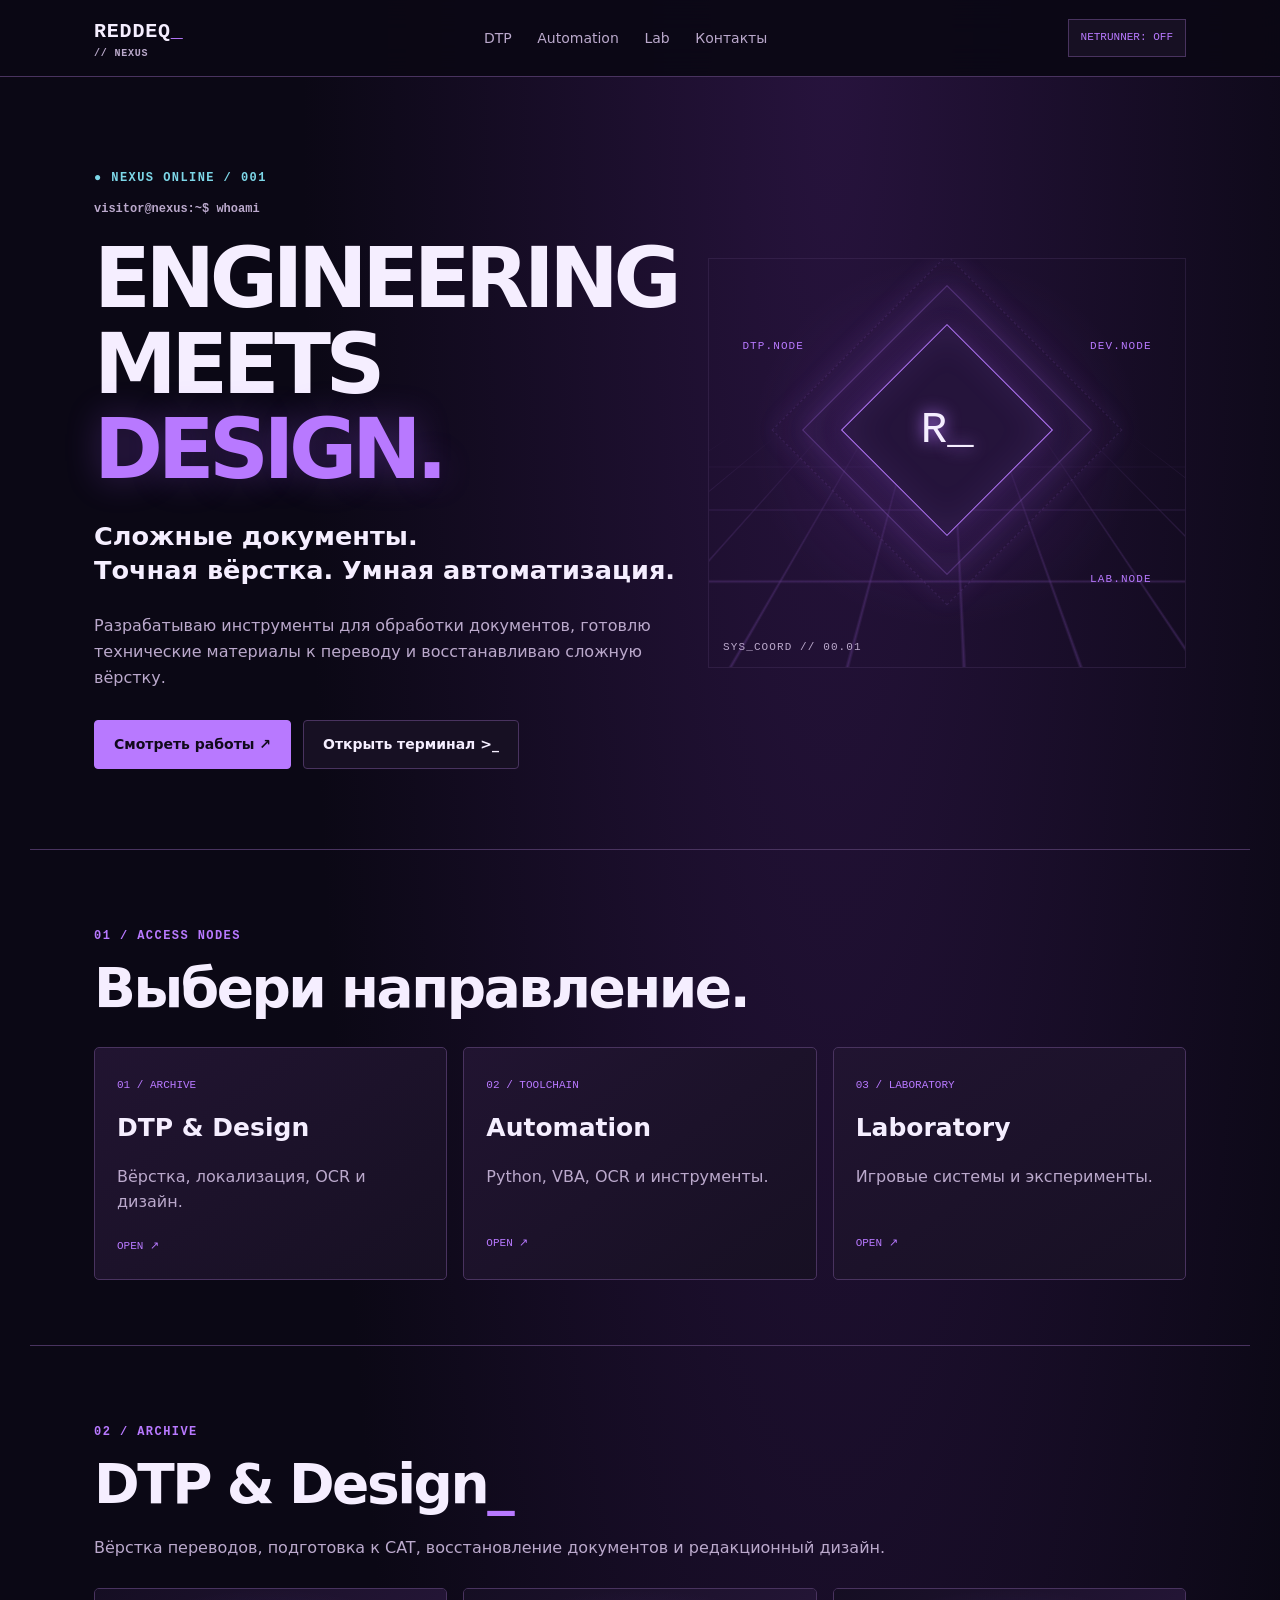
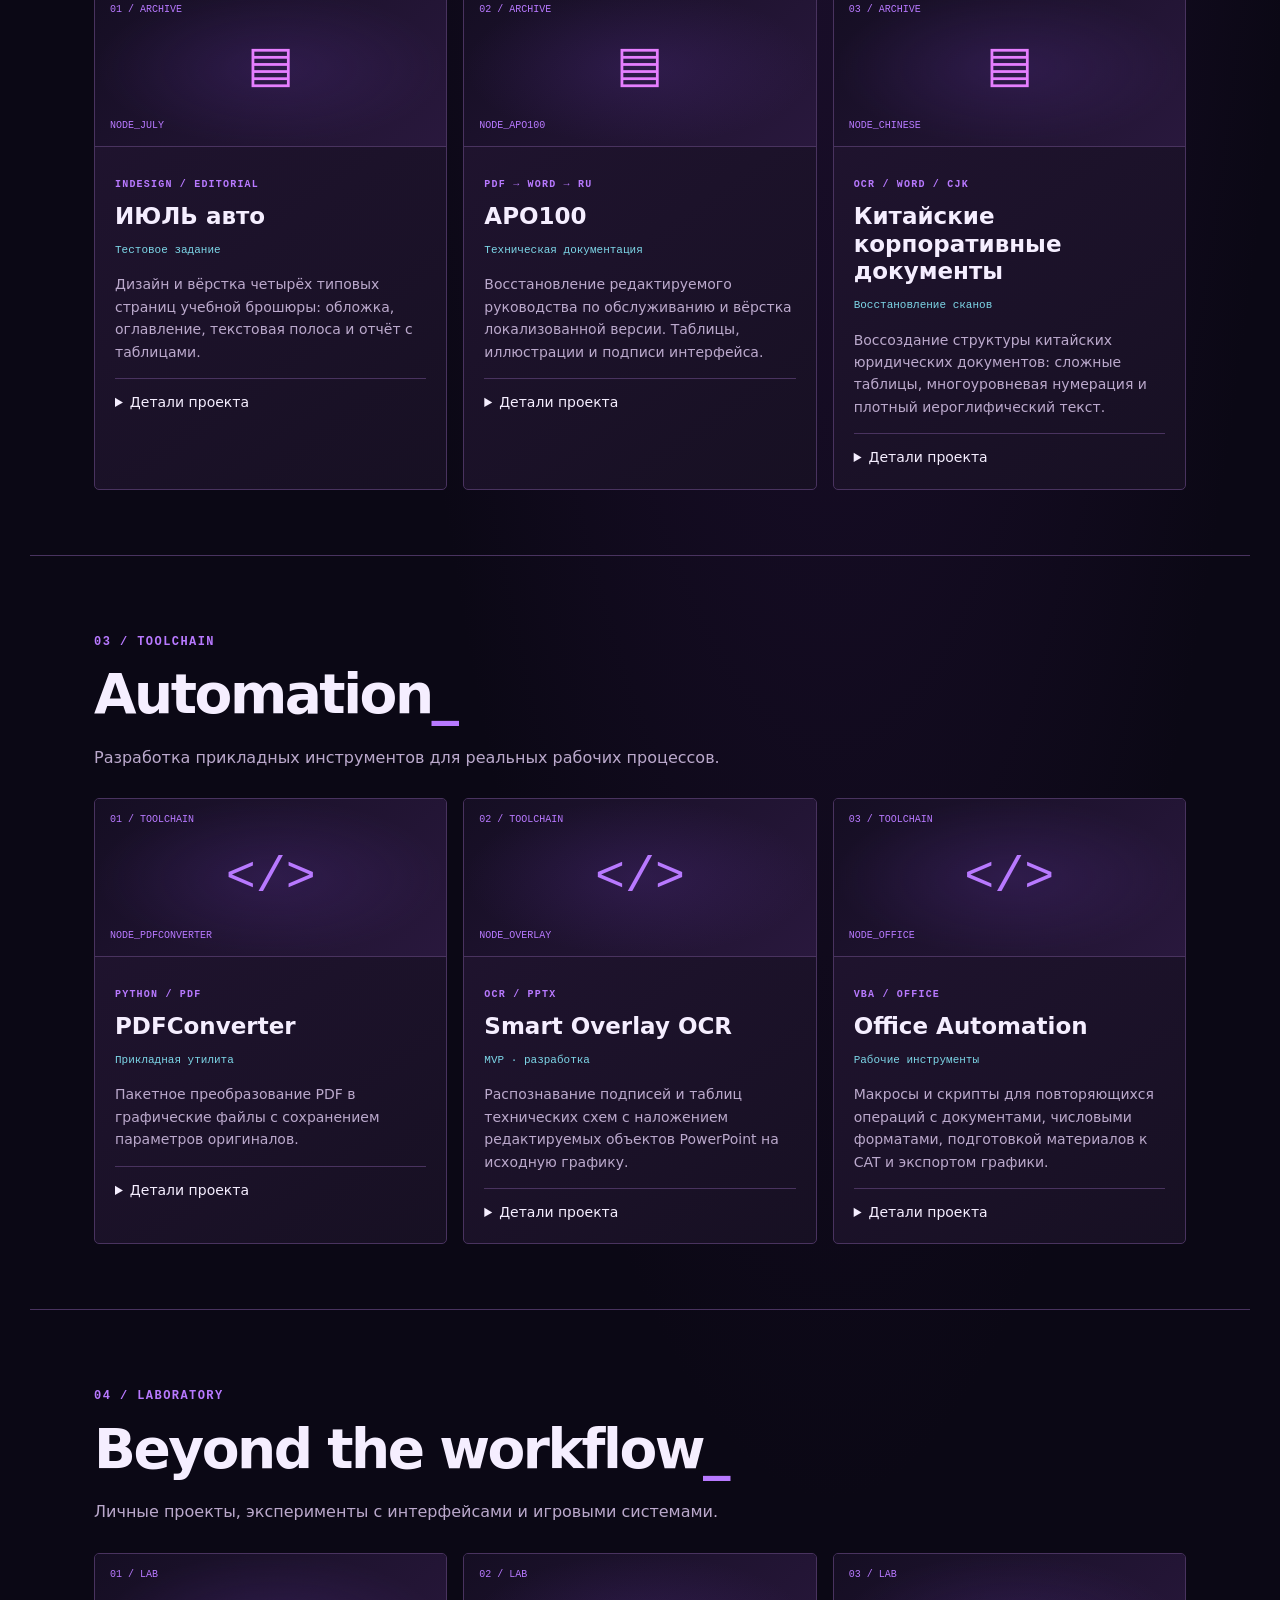
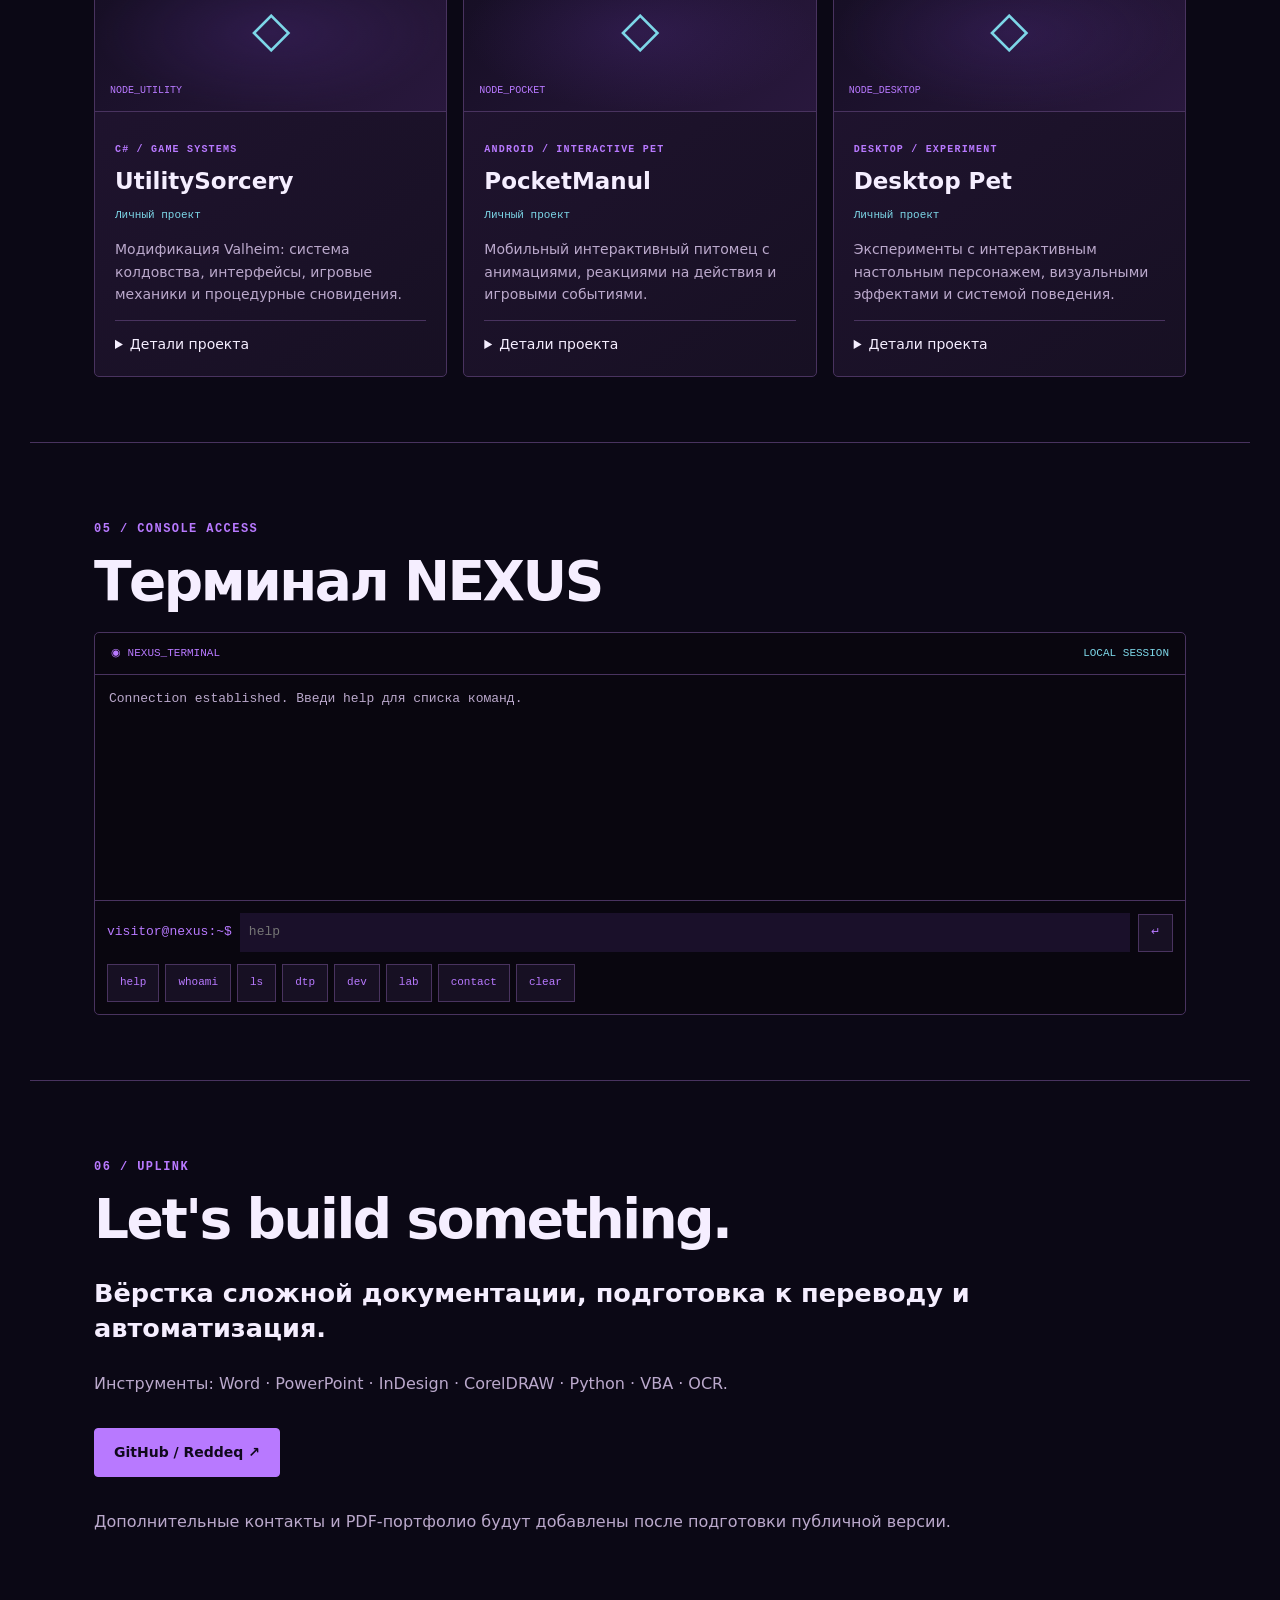
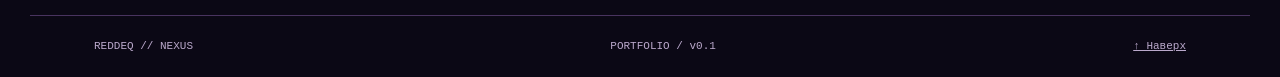
==== index.html @ 367c57ed "Build first REDDEQ NEXUS portfolio with interactive terminal" ====
<!doctype html>
<html lang="ru">
<head><meta charset="utf-8"><meta name="viewport" content="width=device-width, initial-scale=1"><meta name="description" content="REDDEQ — профессиональная вёрстка, подготовка документов к переводу и разработка инструментов автоматизации."><meta name="theme-color" content="#0b0815"><title>REDDEQ // NEXUS — DTP &amp; Automation</title><link rel="icon" href="./assets/nexus.svg" type="image/svg+xml"><link rel="stylesheet" href="./styles.css"><script src="./app.js" defer></script></head>
<body>
<a class="skip" href="#main">К содержимому</a>
<header class="header"><a class="brand" href="#home">REDDEQ<span>_</span><small>// NEXUS</small></a><nav aria-label="Основная навигация"><a href="#archive">DTP</a><a href="#toolchain">Automation</a><a href="#lab">Lab</a><a href="#contact">Контакты</a></nav><button id="mode" type="button" aria-pressed="false" title="Переключить визуальные эффекты">NETRUNNER: OFF</button></header>
<main id="main">
<section id="home" class="hero wrap"><div class="hero-copy"><p class="eyebrow signal">● NEXUS ONLINE / 001</p><p class="prompt">visitor@nexus:~$ whoami</p><h1>ENGINEERING<br>MEETS <span>DESIGN.</span></h1><p class="lead">Сложные документы.<br>Точная вёрстка. Умная автоматизация.</p><p class="muted">Разрабатываю инструменты для обработки документов, готовлю технические материалы к переводу и восстанавливаю сложную вёрстку.</p><div class="actions"><a class="button primary" href="#archive">Смотреть работы ↗</a><a class="button" href="#terminal">Открыть терминал &gt;_</a></div></div>
<div class="cyberspace" aria-hidden="true"><div class="floor"></div><div class="orbit orbit-a"></div><div class="orbit orbit-b"></div><div class="core"><span>R_</span></div><span class="node node-a">DTP.NODE</span><span class="node node-b">DEV.NODE</span><span class="node node-c">LAB.NODE</span><span class="coord">SYS_COORD // 00.01</span></div></section>
<section class="wrap section" aria-labelledby="sections-title"><p class="eyebrow">01 / ACCESS NODES</p><h2 id="sections-title">Выбери направление.</h2><div class="nodes"><a class="node-card" href="#archive"><span>01 / ARCHIVE</span><strong>DTP &amp; Design</strong><p>Вёрстка, локализация, OCR и дизайн.</p><b>OPEN ↗</b></a><a class="node-card" href="#toolchain"><span>02 / TOOLCHAIN</span><strong>Automation</strong><p>Python, VBA, OCR и инструменты.</p><b>OPEN ↗</b></a><a class="node-card" href="#lab"><span>03 / LABORATORY</span><strong>Laboratory</strong><p>Игровые системы и эксперименты.</p><b>OPEN ↗</b></a></div></section>
<section id="archive" class="wrap section"><p class="eyebrow">02 / ARCHIVE</p><h2>DTP &amp; Design<span class="cursor">_</span></h2><p class="muted">Вёрстка переводов, подготовка к CAT, восстановление документов и редакционный дизайн.</p><div class="projects"><article class="project" id="july"><div class="project-art art-archive" aria-hidden="true"><span>01 / ARCHIVE</span><div class="glyph">▤</div><span>NODE_JULY</span></div><div class="project-body"><p class="eyebrow">INDESIGN / EDITORIAL</p><h3>ИЮЛЬ авто</h3><p class="status">Тестовое задание</p><p>Дизайн и вёрстка четырёх типовых страниц учебной брошюры: обложка, оглавление, текстовая полоса и отчёт с таблицами.</p><details><summary>Детали проекта</summary><p>A4 · Adobe InDesign · редакционная вёрстка</p><p class="muted">Превью появятся после согласования публикации.</p></details></div></article>
<article class="project" id="apo100"><div class="project-art art-archive" aria-hidden="true"><span>02 / ARCHIVE</span><div class="glyph">▤</div><span>NODE_APO100</span></div><div class="project-body"><p class="eyebrow">PDF → WORD → RU</p><h3>APO100</h3><p class="status">Техническая документация</p><p>Восстановление редактируемого руководства по обслуживанию и вёрстка локализованной версии. Таблицы, иллюстрации и подписи интерфейса.</p><details><summary>Детали проекта</summary><p>66 страниц · 33 таблицы Word · 54 изображения</p><p class="muted">Превью появятся после согласования публикации.</p></details></div></article>
<article class="project" id="chinese"><div class="project-art art-archive" aria-hidden="true"><span>03 / ARCHIVE</span><div class="glyph">▤</div><span>NODE_CHINESE</span></div><div class="project-body"><p class="eyebrow">OCR / WORD / CJK</p><h3>Китайские корпоративные документы</h3><p class="status">Восстановление сканов</p><p>Воссоздание структуры китайских юридических документов: сложные таблицы, многоуровневая нумерация и плотный иероглифический текст.</p><details><summary>Детали проекта</summary><p>6 страниц · 5 таблиц Word</p><p class="muted">Превью появятся после согласования публикации.</p></details></div></article></div></section>
<section id="toolchain" class="wrap section"><p class="eyebrow">03 / TOOLCHAIN</p><h2>Automation<span class="cursor">_</span></h2><p class="muted">Разработка прикладных инструментов для реальных рабочих процессов.</p><div class="projects"><article class="project" id="pdfconverter"><div class="project-art art-toolchain" aria-hidden="true"><span>01 / TOOLCHAIN</span><div class="glyph">&lt;/&gt;</div><span>NODE_PDFCONVERTER</span></div><div class="project-body"><p class="eyebrow">PYTHON / PDF</p><h3>PDFConverter</h3><p class="status">Прикладная утилита</p><p>Пакетное преобразование PDF в графические файлы с сохранением параметров оригиналов.</p><details><summary>Детали проекта</summary><p>Python · обработка файлов</p><a class="text-link" href="https://github.com/Reddeq/PDFConverter">Репозиторий ↗</a></details></div></article>
<article class="project" id="overlay"><div class="project-art art-toolchain" aria-hidden="true"><span>02 / TOOLCHAIN</span><div class="glyph">&lt;/&gt;</div><span>NODE_OVERLAY</span></div><div class="project-body"><p class="eyebrow">OCR / PPTX</p><h3>Smart Overlay OCR</h3><p class="status">MVP · разработка</p><p>Распознавание подписей и таблиц технических схем с наложением редактируемых объектов PowerPoint на исходную графику.</p><details><summary>Детали проекта</summary><p>Python · PaddleOCR · PowerPoint</p><a class="text-link" href="https://github.com/Reddeq/smart_overlay_ocr">Репозиторий ↗</a></details></div></article>
<article class="project" id="office"><div class="project-art art-toolchain" aria-hidden="true"><span>03 / TOOLCHAIN</span><div class="glyph">&lt;/&gt;</div><span>NODE_OFFICE</span></div><div class="project-body"><p class="eyebrow">VBA / OFFICE</p><h3>Office Automation</h3><p class="status">Рабочие инструменты</p><p>Макросы и скрипты для повторяющихся операций с документами, числовыми форматами, подготовкой материалов к CAT и экспортом графики.</p><details><summary>Детали проекта</summary><p>Word · PowerPoint · VBA</p><p class="muted">Подробные примеры будут добавлены.</p></details></div></article></div></section>
<section id="lab" class="wrap section"><p class="eyebrow">04 / LABORATORY</p><h2>Beyond the workflow<span class="cursor">_</span></h2><p class="muted">Личные проекты, эксперименты с интерфейсами и игровыми системами.</p><div class="projects"><article class="project" id="utility"><div class="project-art art-lab" aria-hidden="true"><span>01 / LAB</span><div class="glyph">◇</div><span>NODE_UTILITY</span></div><div class="project-body"><p class="eyebrow">C# / GAME SYSTEMS</p><h3>UtilitySorcery</h3><p class="status">Личный проект</p><p>Модификация Valheim: система колдовства, интерфейсы, игровые механики и процедурные сновидения.</p><details><summary>Детали проекта</summary><p>C# · Unity · BepInEx</p><a class="text-link" href="https://github.com/Reddeq/Valheim-UtilitySorcery">Репозиторий ↗</a></details></div></article>
<article class="project" id="pocket"><div class="project-art art-lab" aria-hidden="true"><span>02 / LAB</span><div class="glyph">◇</div><span>NODE_POCKET</span></div><div class="project-body"><p class="eyebrow">ANDROID / INTERACTIVE PET</p><h3>PocketManul</h3><p class="status">Личный проект</p><p>Мобильный интерактивный питомец с анимациями, реакциями на действия и игровыми событиями.</p><details><summary>Детали проекта</summary><p>Android · анимация · поведение</p><a class="text-link" href="https://github.com/Reddeq/PocketManul">Репозиторий ↗</a></details></div></article>
<article class="project" id="desktop"><div class="project-art art-lab" aria-hidden="true"><span>03 / LAB</span><div class="glyph">◇</div><span>NODE_DESKTOP</span></div><div class="project-body"><p class="eyebrow">DESKTOP / EXPERIMENT</p><h3>Desktop Pet</h3><p class="status">Личный проект</p><p>Эксперименты с интерактивным настольным персонажем, визуальными эффектами и системой поведения.</p><details><summary>Детали проекта</summary><p>Интерактивные приложения</p><a class="text-link" href="https://github.com/Reddeq/desktop_pet">Репозиторий ↗</a></details></div></article></div></section>
<section id="terminal" class="wrap section"><p class="eyebrow">05 / CONSOLE ACCESS</p><h2>Терминал NEXUS</h2><div class="terminal"><div class="terminal-bar"><span>◉ NEXUS_TERMINAL</span><span>LOCAL SESSION</span></div><div id="terminal-output" role="log" aria-live="polite" tabindex="0"><p>Connection established. Введи help для списка команд.</p></div><form id="terminal-form"><label for="command">visitor@nexus:~$</label><input id="command" name="command" placeholder="help" autocomplete="off" autocapitalize="off" spellcheck="false"><button type="submit">↵</button></form><div class="shortcuts" aria-label="Быстрые команды"><button type="button" data-command="help">help</button><button type="button" data-command="whoami">whoami</button><button type="button" data-command="ls">ls</button><button type="button" data-command="dtp">dtp</button><button type="button" data-command="dev">dev</button><button type="button" data-command="lab">lab</button><button type="button" data-command="contact">contact</button><button type="button" data-command="clear">clear</button></div><noscript>Терминал требует JavaScript. Все разделы доступны по обычным ссылкам.</noscript></div></section>
<section id="contact" class="wrap section contact"><p class="eyebrow">06 / UPLINK</p><h2>Let's build something.</h2><p class="lead">Вёрстка сложной документации, подготовка к переводу и автоматизация.</p><p class="muted">Инструменты: Word · PowerPoint · InDesign · CorelDRAW · Python · VBA · OCR.</p><a class="button primary" href="https://github.com/Reddeq">GitHub / Reddeq ↗</a><p class="muted">Дополнительные контакты и PDF-портфолио будут добавлены после подготовки публичной версии.</p></section>
</main><footer class="wrap footer"><span>REDDEQ // NEXUS</span><span>PORTFOLIO / v0.1</span><a href="#home">↑ Наверх</a></footer>
</body></html>
---- styles.css ----
:root{color-scheme:dark;--bg:#0b0815;--surface:#171023;--raised:#211431;--line:#49335f;--fg:#f5eeff;--muted:#bba9cc;--violet:#b879ff;--pink:#e67eff;--cyan:#7dd7e8;--mono:ui-monospace,"Cascadia Code",Consolas,monospace;font-family:system-ui,-apple-system,"Segoe UI",sans-serif;scroll-behavior:smooth}*{box-sizing:border-box}body{margin:0;background:radial-gradient(ellipse at 65% 0,#27133d 0,transparent 45%),var(--bg);color:var(--fg);line-height:1.6}a{color:inherit}button,input{font:inherit}button{cursor:pointer}button:focus-visible,a:focus-visible,input:focus-visible,summary:focus-visible{outline:2px solid var(--cyan);outline-offset:4px}.skip{position:absolute;left:1rem;top:-5rem;background:var(--fg);color:var(--bg);padding:8px;z-index:20}.skip:focus{top:1rem}.wrap{max-width:1220px;margin:auto;padding-inline:clamp(20px,5vw,64px)}.header{position:sticky;top:0;z-index:10;display:flex;align-items:center;justify-content:space-between;gap:20px;flex-wrap:wrap;background:rgba(11,8,21,.94);border-bottom:1px solid var(--line);padding:16px max(20px,calc((100% - 1092px)/2));backdrop-filter:blur(16px)}.brand{text-decoration:none;font-family:var(--mono);font-size:20px;font-weight:800;letter-spacing:.04em;white-space:nowrap}.brand span,.cursor{color:var(--violet)}.brand small{display:block;font-size:10px;color:var(--muted);line-height:1.2}.header nav{display:flex;gap:clamp(12px,2vw,28px);flex-wrap:wrap}.header nav a{text-decoration:none;font-size:14px;color:var(--muted)}.header nav a:hover{color:var(--violet)}#mode,.shortcuts button,.terminal form button{font-family:var(--mono);font-size:11px;background:var(--surface);color:var(--violet);border:1px solid var(--line);padding:9px 12px}.hero{display:grid;grid-template-columns:1.1fr .9fr;align-items:center;gap:30px;min-height:680px;padding-block:80px;overflow:hidden}.eyebrow,.prompt{font-family:var(--mono);font-size:12px;letter-spacing:.12em;color:var(--violet);font-weight:600}.signal{color:var(--cyan)}.prompt{color:var(--muted);letter-spacing:0}.hero h1{font-size:clamp(43px,6.5vw,91px);line-height:1.03;letter-spacing:-.065em;margin:.2em 0}.hero h1 span{color:var(--violet);text-shadow:0 0 35px #9954ed55}.lead{font-size:clamp(20px,2vw,28px);line-height:1.35;font-weight:600}.muted{color:var(--muted)}.actions{display:flex;gap:12px;flex-wrap:wrap;margin-top:30px}.button{display:inline-block;padding:12px 19px;border:1px solid var(--line);text-decoration:none;font-weight:650;font-size:14px;border-radius:4px;background:var(--surface)}.button.primary{background:var(--violet);color:#10091c;border-color:var(--violet)}.button:hover{box-shadow:0 0 24px #aa66ff42;border-color:var(--violet)}.cyberspace{height:410px;position:relative;isolation:isolate;overflow:hidden;background:radial-gradient(ellipse at 50% 45%,#6e32a63b 0,transparent 58%);border:1px solid #52396b55}.floor{position:absolute;inset:44% -100% -95%;background:linear-gradient(#a665e85c 1px,transparent 1px),linear-gradient(90deg,#a665e85c 1px,transparent 1px);background-size:45px 45px;transform:perspective(230px) rotateX(58deg);transform-origin:top;mask-image:linear-gradient(transparent,#000 28%,#000 90%);opacity:.65}.core,.orbit{position:absolute;top:42%;left:50%;width:150px;height:150px;transform:translate(-50%,-50%) rotate(45deg);border:1px solid var(--violet);box-shadow:0 0 25px #b879ff33,inset 0 0 35px #b879ff19}.core{display:grid;place-items:center;background:#25143b}.core span{transform:rotate(-45deg);font-family:var(--mono);font-size:44px;color:var(--fg);text-shadow:0 0 16px var(--violet)}.orbit{width:205px;height:205px;border-color:#b879ff50}.orbit-b{width:248px;height:248px;border-style:dashed;opacity:.45}.node,.coord{position:absolute;font:11px var(--mono);letter-spacing:.1em;color:var(--violet)}.node-a{top:20%;left:7%}.node-b{top:20%;right:7%}.node-c{bottom:20%;right:7%}.coord{bottom:14px;left:14px;color:var(--muted)}.section{padding-block:65px;border-top:1px solid var(--line);scroll-margin-top:120px}h2{font-size:clamp(31px,4.5vw,55px);line-height:1.12;letter-spacing:-.045em;margin:.2em 0 .35em}h3{font-size:23px;line-height:1.2;margin:8px 0}.nodes,.projects{display:grid;grid-template-columns:repeat(3,minmax(0,1fr));gap:16px;margin-top:28px}.node-card,.project{background:linear-gradient(145deg,var(--raised),var(--surface));border:1px solid var(--line);border-radius:5px;overflow:hidden}.node-card{padding:22px;text-decoration:none}.node-card span,.node-card b{font:11px var(--mono);color:var(--violet)}.node-card strong{display:block;font-size:25px;margin:12px 0}.node-card p{color:var(--muted);min-height:3em}.node-card:hover,.project:hover{border-color:var(--violet)}.project-art{display:flex;flex-direction:column;justify-content:space-between;padding:15px;height:158px;background:radial-gradient(ellipse at 50% 50%,#6135a23d,transparent 70%),linear-gradient(135deg,#150e23,#29183d);font:10px var(--mono);color:var(--violet);border-bottom:1px solid var(--line)}.glyph{align-self:center;font-size:50px;color:var(--violet);line-height:1}.art-archive .glyph{color:var(--pink)}.art-lab .glyph{color:var(--cyan)}.project-body{padding:20px}.project-body p{font-size:14px;color:var(--muted)}.project-body .eyebrow{font-size:10px;color:var(--violet)}.status{font-family:var(--mono);font-size:11px!important;color:var(--cyan)!important}.project details{margin-top:15px;border-top:1px solid var(--line);padding-top:12px}.project summary{cursor:pointer;color:var(--fg);font-size:14px}.text-link{color:var(--cyan);font-size:14px}.terminal{background:#09060f;border:1px solid var(--line);border-radius:5px;overflow:hidden;font-family:var(--mono);font-size:13px}.terminal-bar{display:flex;justify-content:space-between;gap:10px;padding:12px 16px;border-bottom:1px solid var(--line);color:var(--violet);font-size:11px}.terminal-bar span:last-child{color:var(--cyan)}#terminal-output{height:225px;overflow:auto;white-space:pre-wrap;overflow-wrap:anywhere;padding:14px;color:var(--muted)}#terminal-output p{margin:0 0 9px}#terminal-output .entered{color:var(--violet)}.terminal form{display:flex;align-items:center;gap:8px;padding:12px;border-top:1px solid var(--line);color:var(--violet)}.terminal input{flex:1;min-width:0;border:0;background:#1a102a;color:var(--fg);padding:9px;font-family:var(--mono)}.shortcuts{display:flex;flex-wrap:wrap;gap:6px;padding:0 12px 12px}.contact .button{margin:16px 0}.footer{display:flex;justify-content:space-between;gap:12px;flex-wrap:wrap;padding-block:24px;color:var(--muted);font:11px var(--mono);border-top:1px solid var(--line)}.netrunner .cyberspace{box-shadow:0 0 60px #a15ef32c}.netrunner .orbit-a{animation:spin 22s linear infinite}.netrunner .orbit-b{animation:spin 34s linear infinite reverse}.netrunner .floor{animation:travel 5s linear infinite}.netrunner .core{animation:glow 3s ease-in-out infinite alternate}.netrunner .node-card:hover,.netrunner .project:hover{box-shadow:0 0 30px #aa66ff26;transform:translateY(-3px)}.node-card,.project{transition:box-shadow .2s,transform .2s,border-color .2s}@keyframes spin{from{transform:translate(-50%,-50%) rotate(45deg)}to{transform:translate(-50%,-50%) rotate(405deg)}}@keyframes travel{to{background-position:0 45px,0 0}}@keyframes glow{to{box-shadow:0 0 45px #b879ff77,inset 0 0 35px #b879ff44}}@media(max-width:900px){.hero{grid-template-columns:1fr;min-height:auto;padding-block:50px}.cyberspace{height:300px}.nodes,.projects{grid-template-columns:repeat(2,minmax(0,1fr))}.section{scroll-margin-top:155px}}@media(max-width:570px){.header{position:static;gap:10px}.header nav{order:3;width:100%;gap:18px}.hero{padding-block:42px;gap:28px}.hero h1{font-size:clamp(37px,10vw,54px)}.nodes,.projects{grid-template-columns:1fr}.section{padding-block:42px;scroll-margin-top:8px}.cyberspace{height:260px}.orbit-b{width:180px;height:180px}.orbit-a{width:150px;height:150px}.core{width:110px;height:110px}.terminal form label{font-size:10px}.terminal form{gap:5px}.terminal-bar{font-size:9px}}@media(prefers-reduced-motion:reduce){*,*::before,*::after{animation:none!important;transition:none!important;scroll-behavior:auto!important}.netrunner .node-card:hover,.netrunner .project:hover{transform:none}}
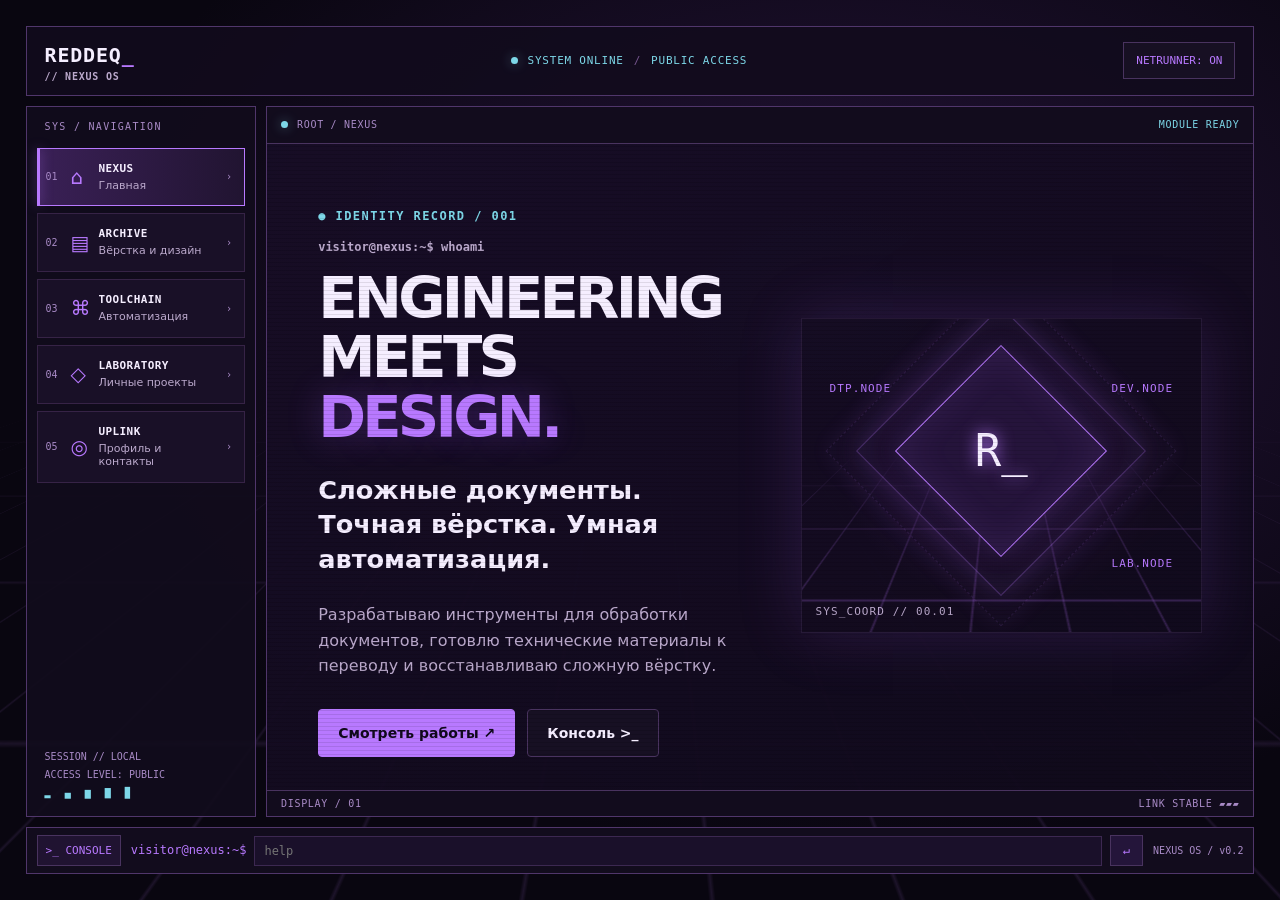
==== commit e6b15e92: "Transform portfolio into fullscreen NEXUS OS with glitch module transitions" ====
--- a/index.html
+++ b/index.html
@@ -3,21 +3,39 @@
 <head><meta charset="utf-8"><meta name="viewport" content="width=device-width, initial-scale=1"><meta name="description" content="REDDEQ — профессиональная вёрстка, подготовка документов к переводу и разработка инструментов автоматизации."><meta name="theme-color" content="#0b0815"><title>REDDEQ // NEXUS — DTP &amp; Automation</title><link rel="icon" href="./assets/nexus.svg" type="image/svg+xml"><link rel="stylesheet" href="./styles.css"><script src="./app.js" defer></script></head>
 <body>
 <a class="skip" href="#main">К содержимому</a>
-<header class="header"><a class="brand" href="#home">REDDEQ<span>_</span><small>// NEXUS</small></a><nav aria-label="Основная навигация"><a href="#archive">DTP</a><a href="#toolchain">Automation</a><a href="#lab">Lab</a><a href="#contact">Контакты</a></nav><button id="mode" type="button" aria-pressed="false" title="Переключить визуальные эффекты">NETRUNNER: OFF</button></header>
-<main id="main">
-<section id="home" class="hero wrap"><div class="hero-copy"><p class="eyebrow signal">● NEXUS ONLINE / 001</p><p class="prompt">visitor@nexus:~$ whoami</p><h1>ENGINEERING<br>MEETS <span>DESIGN.</span></h1><p class="lead">Сложные документы.<br>Точная вёрстка. Умная автоматизация.</p><p class="muted">Разрабатываю инструменты для обработки документов, готовлю технические материалы к переводу и восстанавливаю сложную вёрстку.</p><div class="actions"><a class="button primary" href="#archive">Смотреть работы ↗</a><a class="button" href="#terminal">Открыть терминал &gt;_</a></div></div>
+<div class="ambient" aria-hidden="true"><div class="ambient-grid"></div></div>
+<div class="os-shell">
+<header class="header os-header"><a class="brand" href="#home">REDDEQ<span>_</span><small>// NEXUS OS</small></a><div class="top-status"><span class="signal-dot"></span><span>SYSTEM ONLINE</span><span class="header-divider">/</span><span>PUBLIC ACCESS</span></div><button id="mode" type="button" aria-pressed="true" title="Переключить визуальные эффекты">NETRUNNER: ON</button></header>
+<div class="workspace">
+<aside class="sidebar"><p class="system-label">SYS / NAVIGATION</p><nav class="module-nav" aria-label="Разделы портфолио"><a class="nav-node" href="#home" data-module="home"><span class="nav-index">01</span><span class="nav-icon" aria-hidden="true">⌂</span><span class="nav-copy"><strong>NEXUS</strong><small>Главная</small></span><span class="nav-arrow" aria-hidden="true">›</span></a>
+<a class="nav-node" href="#archive" data-module="archive"><span class="nav-index">02</span><span class="nav-icon" aria-hidden="true">▤</span><span class="nav-copy"><strong>ARCHIVE</strong><small>Вёрстка и дизайн</small></span><span class="nav-arrow" aria-hidden="true">›</span></a>
+<a class="nav-node" href="#toolchain" data-module="toolchain"><span class="nav-index">03</span><span class="nav-icon" aria-hidden="true">⌘</span><span class="nav-copy"><strong>TOOLCHAIN</strong><small>Автоматизация</small></span><span class="nav-arrow" aria-hidden="true">›</span></a>
+<a class="nav-node" href="#lab" data-module="lab"><span class="nav-index">04</span><span class="nav-icon" aria-hidden="true">◇</span><span class="nav-copy"><strong>LABORATORY</strong><small>Личные проекты</small></span><span class="nav-arrow" aria-hidden="true">›</span></a>
+<a class="nav-node" href="#contact" data-module="contact"><span class="nav-index">05</span><span class="nav-icon" aria-hidden="true">◎</span><span class="nav-copy"><strong>UPLINK</strong><small>Профиль и контакты</small></span><span class="nav-arrow" aria-hidden="true">›</span></a></nav><div class="sidebar-bottom"><span>SESSION // LOCAL</span><span>ACCESS LEVEL: PUBLIC</span><span class="sidebar-signal">▂ ▄ ▆ ▇ ▉</span></div></aside>
+<main id="main" class="screen" tabindex="-1">
+<div class="screen-bar"><div><span class="screen-light"></span><span id="breadcrumb">ROOT / NEXUS</span></div><span id="screen-state" role="status">MODULE READY</span></div>
+<div id="viewport" class="viewport">
+<section id="home" class="hero wrap module" aria-label="Главная"><div class="hero-copy"><p class="eyebrow signal">● IDENTITY RECORD / 001</p><p class="prompt">visitor@nexus:~$ whoami</p><h1>ENGINEERING<br>MEETS <span>DESIGN.</span></h1><p class="lead">Сложные документы.<br>Точная вёрстка. Умная автоматизация.</p><p class="muted">Разрабатываю инструменты для обработки документов, готовлю технические материалы к переводу и восстанавливаю сложную вёрстку.</p><div class="actions"><a class="button primary" href="#archive">Смотреть работы ↗</a><a class="button" href="#terminal">Консоль &gt;_</a></div></div>
 <div class="cyberspace" aria-hidden="true"><div class="floor"></div><div class="orbit orbit-a"></div><div class="orbit orbit-b"></div><div class="core"><span>R_</span></div><span class="node node-a">DTP.NODE</span><span class="node node-b">DEV.NODE</span><span class="node node-c">LAB.NODE</span><span class="coord">SYS_COORD // 00.01</span></div></section>
-<section class="wrap section" aria-labelledby="sections-title"><p class="eyebrow">01 / ACCESS NODES</p><h2 id="sections-title">Выбери направление.</h2><div class="nodes"><a class="node-card" href="#archive"><span>01 / ARCHIVE</span><strong>DTP &amp; Design</strong><p>Вёрстка, локализация, OCR и дизайн.</p><b>OPEN ↗</b></a><a class="node-card" href="#toolchain"><span>02 / TOOLCHAIN</span><strong>Automation</strong><p>Python, VBA, OCR и инструменты.</p><b>OPEN ↗</b></a><a class="node-card" href="#lab"><span>03 / LABORATORY</span><strong>Laboratory</strong><p>Игровые системы и эксперименты.</p><b>OPEN ↗</b></a></div></section>
-<section id="archive" class="wrap section"><p class="eyebrow">02 / ARCHIVE</p><h2>DTP &amp; Design<span class="cursor">_</span></h2><p class="muted">Вёрстка переводов, подготовка к CAT, восстановление документов и редакционный дизайн.</p><div class="projects"><article class="project" id="july"><div class="project-art art-archive" aria-hidden="true"><span>01 / ARCHIVE</span><div class="glyph">▤</div><span>NODE_JULY</span></div><div class="project-body"><p class="eyebrow">INDESIGN / EDITORIAL</p><h3>ИЮЛЬ авто</h3><p class="status">Тестовое задание</p><p>Дизайн и вёрстка четырёх типовых страниц учебной брошюры: обложка, оглавление, текстовая полоса и отчёт с таблицами.</p><details><summary>Детали проекта</summary><p>A4 · Adobe InDesign · редакционная вёрстка</p><p class="muted">Превью появятся после согласования публикации.</p></details></div></article>
+<section id="archive" class="wrap section module" aria-label="Вёрстка и дизайн"><p class="eyebrow">02 / ARCHIVE</p><h2>DTP &amp; Design<span class="cursor">_</span></h2><p class="muted">Вёрстка переводов, подготовка к CAT, восстановление документов и редакционный дизайн.</p><div class="projects"><article class="project" id="july"><div class="project-art art-archive" aria-hidden="true"><span>01 / ARCHIVE</span><div class="glyph">▤</div><span>NODE_JULY</span></div><div class="project-body"><p class="eyebrow">INDESIGN / EDITORIAL</p><h3>ИЮЛЬ авто</h3><p class="status">Тестовое задание</p><p>Дизайн и вёрстка четырёх типовых страниц учебной брошюры: обложка, оглавление, текстовая полоса и отчёт с таблицами.</p><details><summary>Детали проекта</summary><p>A4 · Adobe InDesign · редакционная вёрстка</p><p class="muted">Превью появятся после согласования публикации.</p></details></div></article>
 <article class="project" id="apo100"><div class="project-art art-archive" aria-hidden="true"><span>02 / ARCHIVE</span><div class="glyph">▤</div><span>NODE_APO100</span></div><div class="project-body"><p class="eyebrow">PDF → WORD → RU</p><h3>APO100</h3><p class="status">Техническая документация</p><p>Восстановление редактируемого руководства по обслуживанию и вёрстка локализованной версии. Таблицы, иллюстрации и подписи интерфейса.</p><details><summary>Детали проекта</summary><p>66 страниц · 33 таблицы Word · 54 изображения</p><p class="muted">Превью появятся после согласования публикации.</p></details></div></article>
 <article class="project" id="chinese"><div class="project-art art-archive" aria-hidden="true"><span>03 / ARCHIVE</span><div class="glyph">▤</div><span>NODE_CHINESE</span></div><div class="project-body"><p class="eyebrow">OCR / WORD / CJK</p><h3>Китайские корпоративные документы</h3><p class="status">Восстановление сканов</p><p>Воссоздание структуры китайских юридических документов: сложные таблицы, многоуровневая нумерация и плотный иероглифический текст.</p><details><summary>Детали проекта</summary><p>6 страниц · 5 таблиц Word</p><p class="muted">Превью появятся после согласования публикации.</p></details></div></article></div></section>
-<section id="toolchain" class="wrap section"><p class="eyebrow">03 / TOOLCHAIN</p><h2>Automation<span class="cursor">_</span></h2><p class="muted">Разработка прикладных инструментов для реальных рабочих процессов.</p><div class="projects"><article class="project" id="pdfconverter"><div class="project-art art-toolchain" aria-hidden="true"><span>01 / TOOLCHAIN</span><div class="glyph">&lt;/&gt;</div><span>NODE_PDFCONVERTER</span></div><div class="project-body"><p class="eyebrow">PYTHON / PDF</p><h3>PDFConverter</h3><p class="status">Прикладная утилита</p><p>Пакетное преобразование PDF в графические файлы с сохранением параметров оригиналов.</p><details><summary>Детали проекта</summary><p>Python · обработка файлов</p><a class="text-link" href="https://github.com/Reddeq/PDFConverter">Репозиторий ↗</a></details></div></article>
+<section id="toolchain" class="wrap section module" aria-label="Автоматизация"><p class="eyebrow">03 / TOOLCHAIN</p><h2>Automation<span class="cursor">_</span></h2><p class="muted">Разработка прикладных инструментов для реальных рабочих процессов.</p><div class="projects"><article class="project" id="pdfconverter"><div class="project-art art-toolchain" aria-hidden="true"><span>01 / TOOLCHAIN</span><div class="glyph">&lt;/&gt;</div><span>NODE_PDFCONVERTER</span></div><div class="project-body"><p class="eyebrow">PYTHON / PDF</p><h3>PDFConverter</h3><p class="status">Прикладная утилита</p><p>Пакетное преобразование PDF в графические файлы с сохранением параметров оригиналов.</p><details><summary>Детали проекта</summary><p>Python · обработка файлов</p><a class="text-link" href="https://github.com/Reddeq/PDFConverter">Репозиторий ↗</a></details></div></article>
 <article class="project" id="overlay"><div class="project-art art-toolchain" aria-hidden="true"><span>02 / TOOLCHAIN</span><div class="glyph">&lt;/&gt;</div><span>NODE_OVERLAY</span></div><div class="project-body"><p class="eyebrow">OCR / PPTX</p><h3>Smart Overlay OCR</h3><p class="status">MVP · разработка</p><p>Распознавание подписей и таблиц технических схем с наложением редактируемых объектов PowerPoint на исходную графику.</p><details><summary>Детали проекта</summary><p>Python · PaddleOCR · PowerPoint</p><a class="text-link" href="https://github.com/Reddeq/smart_overlay_ocr">Репозиторий ↗</a></details></div></article>
 <article class="project" id="office"><div class="project-art art-toolchain" aria-hidden="true"><span>03 / TOOLCHAIN</span><div class="glyph">&lt;/&gt;</div><span>NODE_OFFICE</span></div><div class="project-body"><p class="eyebrow">VBA / OFFICE</p><h3>Office Automation</h3><p class="status">Рабочие инструменты</p><p>Макросы и скрипты для повторяющихся операций с документами, числовыми форматами, подготовкой материалов к CAT и экспортом графики.</p><details><summary>Детали проекта</summary><p>Word · PowerPoint · VBA</p><p class="muted">Подробные примеры будут добавлены.</p></details></div></article></div></section>
-<section id="lab" class="wrap section"><p class="eyebrow">04 / LABORATORY</p><h2>Beyond the workflow<span class="cursor">_</span></h2><p class="muted">Личные проекты, эксперименты с интерфейсами и игровыми системами.</p><div class="projects"><article class="project" id="utility"><div class="project-art art-lab" aria-hidden="true"><span>01 / LAB</span><div class="glyph">◇</div><span>NODE_UTILITY</span></div><div class="project-body"><p class="eyebrow">C# / GAME SYSTEMS</p><h3>UtilitySorcery</h3><p class="status">Личный проект</p><p>Модификация Valheim: система колдовства, интерфейсы, игровые механики и процедурные сновидения.</p><details><summary>Детали проекта</summary><p>C# · Unity · BepInEx</p><a class="text-link" href="https://github.com/Reddeq/Valheim-UtilitySorcery">Репозиторий ↗</a></details></div></article>
+<section id="lab" class="wrap section module" aria-label="Личные проекты"><p class="eyebrow">04 / LABORATORY</p><h2>Beyond the workflow<span class="cursor">_</span></h2><p class="muted">Личные проекты, эксперименты с интерфейсами и игровыми системами.</p><div class="projects"><article class="project" id="utility"><div class="project-art art-lab" aria-hidden="true"><span>01 / LAB</span><div class="glyph">◇</div><span>NODE_UTILITY</span></div><div class="project-body"><p class="eyebrow">C# / GAME SYSTEMS</p><h3>UtilitySorcery</h3><p class="status">Личный проект</p><p>Модификация Valheim: система колдовства, интерфейсы, игровые механики и процедурные сновидения.</p><details><summary>Детали проекта</summary><p>C# · Unity · BepInEx</p><a class="text-link" href="https://github.com/Reddeq/Valheim-UtilitySorcery">Репозиторий ↗</a></details></div></article>
 <article class="project" id="pocket"><div class="project-art art-lab" aria-hidden="true"><span>02 / LAB</span><div class="glyph">◇</div><span>NODE_POCKET</span></div><div class="project-body"><p class="eyebrow">ANDROID / INTERACTIVE PET</p><h3>PocketManul</h3><p class="status">Личный проект</p><p>Мобильный интерактивный питомец с анимациями, реакциями на действия и игровыми событиями.</p><details><summary>Детали проекта</summary><p>Android · анимация · поведение</p><a class="text-link" href="https://github.com/Reddeq/PocketManul">Репозиторий ↗</a></details></div></article>
 <article class="project" id="desktop"><div class="project-art art-lab" aria-hidden="true"><span>03 / LAB</span><div class="glyph">◇</div><span>NODE_DESKTOP</span></div><div class="project-body"><p class="eyebrow">DESKTOP / EXPERIMENT</p><h3>Desktop Pet</h3><p class="status">Личный проект</p><p>Эксперименты с интерактивным настольным персонажем, визуальными эффектами и системой поведения.</p><details><summary>Детали проекта</summary><p>Интерактивные приложения</p><a class="text-link" href="https://github.com/Reddeq/desktop_pet">Репозиторий ↗</a></details></div></article></div></section>
-<section id="terminal" class="wrap section"><p class="eyebrow">05 / CONSOLE ACCESS</p><h2>Терминал NEXUS</h2><div class="terminal"><div class="terminal-bar"><span>◉ NEXUS_TERMINAL</span><span>LOCAL SESSION</span></div><div id="terminal-output" role="log" aria-live="polite" tabindex="0"><p>Connection established. Введи help для списка команд.</p></div><form id="terminal-form"><label for="command">visitor@nexus:~$</label><input id="command" name="command" placeholder="help" autocomplete="off" autocapitalize="off" spellcheck="false"><button type="submit">↵</button></form><div class="shortcuts" aria-label="Быстрые команды"><button type="button" data-command="help">help</button><button type="button" data-command="whoami">whoami</button><button type="button" data-command="ls">ls</button><button type="button" data-command="dtp">dtp</button><button type="button" data-command="dev">dev</button><button type="button" data-command="lab">lab</button><button type="button" data-command="contact">contact</button><button type="button" data-command="clear">clear</button></div><noscript>Терминал требует JavaScript. Все разделы доступны по обычным ссылкам.</noscript></div></section>
-<section id="contact" class="wrap section contact"><p class="eyebrow">06 / UPLINK</p><h2>Let's build something.</h2><p class="lead">Вёрстка сложной документации, подготовка к переводу и автоматизация.</p><p class="muted">Инструменты: Word · PowerPoint · InDesign · CorelDRAW · Python · VBA · OCR.</p><a class="button primary" href="https://github.com/Reddeq">GitHub / Reddeq ↗</a><p class="muted">Дополнительные контакты и PDF-портфолио будут добавлены после подготовки публичной версии.</p></section>
-</main><footer class="wrap footer"><span>REDDEQ // NEXUS</span><span>PORTFOLIO / v0.1</span><a href="#home">↑ Наверх</a></footer>
+<section id="contact" class="wrap section contact module" aria-label="Профиль и контакты"><p class="eyebrow">06 / UPLINK</p><h2>Let's build something.</h2><p class="lead">Вёрстка сложной документации, подготовка к переводу и автоматизация.</p><p class="muted">Инструменты: Word · PowerPoint · InDesign · CorelDRAW · Python · VBA · OCR.</p><a class="button primary" href="https://github.com/Reddeq">GitHub / Reddeq ↗</a><p class="muted">Дополнительные контакты и PDF-портфолио будут добавлены после подготовки публичной версии.</p></section>
+</div>
+<div id="glitch" class="glitch" aria-hidden="true"><div class="glitch-rain"></div><div class="glitch-slices"></div><span class="glitch-label">DECODING MODULE // <span id="decode-name">NEXUS</span></span></div>
+<div class="screen-foot"><span>DISPLAY / 01</span><span>LINK STABLE ▰▰▰</span></div>
+</main>
+</div>
+<footer id="terminal" class="terminal-dock">
+<div id="console-panel" class="console-panel" hidden><div class="console-title"><span>◉ NEXUS_TERMINAL / LOCAL SESSION</span><button id="console-close" type="button" aria-label="Закрыть журнал">×</button></div><div id="terminal-output" role="log" aria-live="polite" tabindex="0"><p>Connection established. Введи help для списка команд.</p></div><div class="shortcuts" aria-label="Быстрые команды"><button type="button" data-command="help">help</button><button type="button" data-command="whoami">whoami</button><button type="button" data-command="ls">ls</button><button type="button" data-command="dtp">dtp</button><button type="button" data-command="dev">dev</button><button type="button" data-command="lab">lab</button><button type="button" data-command="contact">contact</button><button type="button" data-command="clear">clear</button></div></div>
+<div class="dock-row"><button id="console-toggle" type="button" aria-controls="console-panel" aria-expanded="false"> &gt;_ <span>CONSOLE</span></button><form id="terminal-form"><label for="command">visitor@nexus:~$</label><input id="command" name="command" placeholder="help" autocomplete="off" autocapitalize="off" spellcheck="false"><button type="submit" aria-label="Выполнить команду">↵</button></form><span class="version">NEXUS OS / v0.2</span></div>
+<noscript><p class="muted">JavaScript отключён: все разделы доступны в обычном режиме прокрутки.</p></noscript>
+</footer>
+</div>
 </body></html>
--- a/styles.css
+++ b/styles.css
@@ -1 +1,81 @@
-:root{color-scheme:dark;--bg:#0b0815;--surface:#171023;--raised:#211431;--line:#49335f;--fg:#f5eeff;--muted:#bba9cc;--violet:#b879ff;--pink:#e67eff;--cyan:#7dd7e8;--mono:ui-monospace,"Cascadia Code",Consolas,monospace;font-family:system-ui,-apple-system,"Segoe UI",sans-serif;scroll-behavior:smooth}*{box-sizing:border-box}body{margin:0;background:radial-gradient(ellipse at 65% 0,#27133d 0,transparent 45%),var(--bg);color:var(--fg);line-height:1.6}a{color:inherit}button,input{font:inherit}button{cursor:pointer}button:focus-visible,a:focus-visible,input:focus-visible,summary:focus-visible{outline:2px solid var(--cyan);outline-offset:4px}.skip{position:absolute;left:1rem;top:-5rem;background:var(--fg);color:var(--bg);padding:8px;z-index:20}.skip:focus{top:1rem}.wrap{max-width:1220px;margin:auto;padding-inline:clamp(20px,5vw,64px)}.header{position:sticky;top:0;z-index:10;display:flex;align-items:center;justify-content:space-between;gap:20px;flex-wrap:wrap;background:rgba(11,8,21,.94);border-bottom:1px solid var(--line);padding:16px max(20px,calc((100% - 1092px)/2));backdrop-filter:blur(16px)}.brand{text-decoration:none;font-family:var(--mono);font-size:20px;font-weight:800;letter-spacing:.04em;white-space:nowrap}.brand span,.cursor{color:var(--violet)}.brand small{display:block;font-size:10px;color:var(--muted);line-height:1.2}.header nav{display:flex;gap:clamp(12px,2vw,28px);flex-wrap:wrap}.header nav a{text-decoration:none;font-size:14px;color:var(--muted)}.header nav a:hover{color:var(--violet)}#mode,.shortcuts button,.terminal form button{font-family:var(--mono);font-size:11px;background:var(--surface);color:var(--violet);border:1px solid var(--line);padding:9px 12px}.hero{display:grid;grid-template-columns:1.1fr .9fr;align-items:center;gap:30px;min-height:680px;padding-block:80px;overflow:hidden}.eyebrow,.prompt{font-family:var(--mono);font-size:12px;letter-spacing:.12em;color:var(--violet);font-weight:600}.signal{color:var(--cyan)}.prompt{color:var(--muted);letter-spacing:0}.hero h1{font-size:clamp(43px,6.5vw,91px);line-height:1.03;letter-spacing:-.065em;margin:.2em 0}.hero h1 span{color:var(--violet);text-shadow:0 0 35px #9954ed55}.lead{font-size:clamp(20px,2vw,28px);line-height:1.35;font-weight:600}.muted{color:var(--muted)}.actions{display:flex;gap:12px;flex-wrap:wrap;margin-top:30px}.button{display:inline-block;padding:12px 19px;border:1px solid var(--line);text-decoration:none;font-weight:650;font-size:14px;border-radius:4px;background:var(--surface)}.button.primary{background:var(--violet);color:#10091c;border-color:var(--violet)}.button:hover{box-shadow:0 0 24px #aa66ff42;border-color:var(--violet)}.cyberspace{height:410px;position:relative;isolation:isolate;overflow:hidden;background:radial-gradient(ellipse at 50% 45%,#6e32a63b 0,transparent 58%);border:1px solid #52396b55}.floor{position:absolute;inset:44% -100% -95%;background:linear-gradient(#a665e85c 1px,transparent 1px),linear-gradient(90deg,#a665e85c 1px,transparent 1px);background-size:45px 45px;transform:perspective(230px) rotateX(58deg);transform-origin:top;mask-image:linear-gradient(transparent,#000 28%,#000 90%);opacity:.65}.core,.orbit{position:absolute;top:42%;left:50%;width:150px;height:150px;transform:translate(-50%,-50%) rotate(45deg);border:1px solid var(--violet);box-shadow:0 0 25px #b879ff33,inset 0 0 35px #b879ff19}.core{display:grid;place-items:center;background:#25143b}.core span{transform:rotate(-45deg);font-family:var(--mono);font-size:44px;color:var(--fg);text-shadow:0 0 16px var(--violet)}.orbit{width:205px;height:205px;border-color:#b879ff50}.orbit-b{width:248px;height:248px;border-style:dashed;opacity:.45}.node,.coord{position:absolute;font:11px var(--mono);letter-spacing:.1em;color:var(--violet)}.node-a{top:20%;left:7%}.node-b{top:20%;right:7%}.node-c{bottom:20%;right:7%}.coord{bottom:14px;left:14px;color:var(--muted)}.section{padding-block:65px;border-top:1px solid var(--line);scroll-margin-top:120px}h2{font-size:clamp(31px,4.5vw,55px);line-height:1.12;letter-spacing:-.045em;margin:.2em 0 .35em}h3{font-size:23px;line-height:1.2;margin:8px 0}.nodes,.projects{display:grid;grid-template-columns:repeat(3,minmax(0,1fr));gap:16px;margin-top:28px}.node-card,.project{background:linear-gradient(145deg,var(--raised),var(--surface));border:1px solid var(--line);border-radius:5px;overflow:hidden}.node-card{padding:22px;text-decoration:none}.node-card span,.node-card b{font:11px var(--mono);color:var(--violet)}.node-card strong{display:block;font-size:25px;margin:12px 0}.node-card p{color:var(--muted);min-height:3em}.node-card:hover,.project:hover{border-color:var(--violet)}.project-art{display:flex;flex-direction:column;justify-content:space-between;padding:15px;height:158px;background:radial-gradient(ellipse at 50% 50%,#6135a23d,transparent 70%),linear-gradient(135deg,#150e23,#29183d);font:10px var(--mono);color:var(--violet);border-bottom:1px solid var(--line)}.glyph{align-self:center;font-size:50px;color:var(--violet);line-height:1}.art-archive .glyph{color:var(--pink)}.art-lab .glyph{color:var(--cyan)}.project-body{padding:20px}.project-body p{font-size:14px;color:var(--muted)}.project-body .eyebrow{font-size:10px;color:var(--violet)}.status{font-family:var(--mono);font-size:11px!important;color:var(--cyan)!important}.project details{margin-top:15px;border-top:1px solid var(--line);padding-top:12px}.project summary{cursor:pointer;color:var(--fg);font-size:14px}.text-link{color:var(--cyan);font-size:14px}.terminal{background:#09060f;border:1px solid var(--line);border-radius:5px;overflow:hidden;font-family:var(--mono);font-size:13px}.terminal-bar{display:flex;justify-content:space-between;gap:10px;padding:12px 16px;border-bottom:1px solid var(--line);color:var(--violet);font-size:11px}.terminal-bar span:last-child{color:var(--cyan)}#terminal-output{height:225px;overflow:auto;white-space:pre-wrap;overflow-wrap:anywhere;padding:14px;color:var(--muted)}#terminal-output p{margin:0 0 9px}#terminal-output .entered{color:var(--violet)}.terminal form{display:flex;align-items:center;gap:8px;padding:12px;border-top:1px solid var(--line);color:var(--violet)}.terminal input{flex:1;min-width:0;border:0;background:#1a102a;color:var(--fg);padding:9px;font-family:var(--mono)}.shortcuts{display:flex;flex-wrap:wrap;gap:6px;padding:0 12px 12px}.contact .button{margin:16px 0}.footer{display:flex;justify-content:space-between;gap:12px;flex-wrap:wrap;padding-block:24px;color:var(--muted);font:11px var(--mono);border-top:1px solid var(--line)}.netrunner .cyberspace{box-shadow:0 0 60px #a15ef32c}.netrunner .orbit-a{animation:spin 22s linear infinite}.netrunner .orbit-b{animation:spin 34s linear infinite reverse}.netrunner .floor{animation:travel 5s linear infinite}.netrunner .core{animation:glow 3s ease-in-out infinite alternate}.netrunner .node-card:hover,.netrunner .project:hover{box-shadow:0 0 30px #aa66ff26;transform:translateY(-3px)}.node-card,.project{transition:box-shadow .2s,transform .2s,border-color .2s}@keyframes spin{from{transform:translate(-50%,-50%) rotate(45deg)}to{transform:translate(-50%,-50%) rotate(405deg)}}@keyframes travel{to{background-position:0 45px,0 0}}@keyframes glow{to{box-shadow:0 0 45px #b879ff77,inset 0 0 35px #b879ff44}}@media(max-width:900px){.hero{grid-template-columns:1fr;min-height:auto;padding-block:50px}.cyberspace{height:300px}.nodes,.projects{grid-template-columns:repeat(2,minmax(0,1fr))}.section{scroll-margin-top:155px}}@media(max-width:570px){.header{position:static;gap:10px}.header nav{order:3;width:100%;gap:18px}.hero{padding-block:42px;gap:28px}.hero h1{font-size:clamp(37px,10vw,54px)}.nodes,.projects{grid-template-columns:1fr}.section{padding-block:42px;scroll-margin-top:8px}.cyberspace{height:260px}.orbit-b{width:180px;height:180px}.orbit-a{width:150px;height:150px}.core{width:110px;height:110px}.terminal form label{font-size:10px}.terminal form{gap:5px}.terminal-bar{font-size:9px}}@media(prefers-reduced-motion:reduce){*,*::before,*::after{animation:none!important;transition:none!important;scroll-behavior:auto!important}.netrunner .node-card:hover,.netrunner .project:hover{transform:none}}+:root{color-scheme:dark;--bg:#0b0815;--surface:#171023;--raised:#211431;--line:#49335f;--fg:#f5eeff;--muted:#bba9cc;--violet:#b879ff;--pink:#e67eff;--cyan:#7dd7e8;--mono:ui-monospace,"Cascadia Code",Consolas,monospace;font-family:system-ui,-apple-system,"Segoe UI",sans-serif;scroll-behavior:smooth}*{box-sizing:border-box}body{margin:0;background:radial-gradient(ellipse at 65% 0,#27133d 0,transparent 45%),var(--bg);color:var(--fg);line-height:1.6}a{color:inherit}button,input{font:inherit}button{cursor:pointer}button:focus-visible,a:focus-visible,input:focus-visible,summary:focus-visible{outline:2px solid var(--cyan);outline-offset:4px}.skip{position:absolute;left:1rem;top:-5rem;background:var(--fg);color:var(--bg);padding:8px;z-index:20}.skip:focus{top:1rem}.wrap{max-width:1220px;margin:auto;padding-inline:clamp(20px,5vw,64px)}.header{position:sticky;top:0;z-index:10;display:flex;align-items:center;justify-content:space-between;gap:20px;flex-wrap:wrap;background:rgba(11,8,21,.94);border-bottom:1px solid var(--line);padding:16px max(20px,calc((100% - 1092px)/2));backdrop-filter:blur(16px)}.brand{text-decoration:none;font-family:var(--mono);font-size:20px;font-weight:800;letter-spacing:.04em;white-space:nowrap}.brand span,.cursor{color:var(--violet)}.brand small{display:block;font-size:10px;color:var(--muted);line-height:1.2}.header nav{display:flex;gap:clamp(12px,2vw,28px);flex-wrap:wrap}.header nav a{text-decoration:none;font-size:14px;color:var(--muted)}.header nav a:hover{color:var(--violet)}#mode,.shortcuts button,.terminal form button{font-family:var(--mono);font-size:11px;background:var(--surface);color:var(--violet);border:1px solid var(--line);padding:9px 12px}.hero{display:grid;grid-template-columns:1.1fr .9fr;align-items:center;gap:30px;min-height:680px;padding-block:80px;overflow:hidden}.eyebrow,.prompt{font-family:var(--mono);font-size:12px;letter-spacing:.12em;color:var(--violet);font-weight:600}.signal{color:var(--cyan)}.prompt{color:var(--muted);letter-spacing:0}.hero h1{font-size:clamp(43px,6.5vw,91px);line-height:1.03;letter-spacing:-.065em;margin:.2em 0}.hero h1 span{color:var(--violet);text-shadow:0 0 35px #9954ed55}.lead{font-size:clamp(20px,2vw,28px);line-height:1.35;font-weight:600}.muted{color:var(--muted)}.actions{display:flex;gap:12px;flex-wrap:wrap;margin-top:30px}.button{display:inline-block;padding:12px 19px;border:1px solid var(--line);text-decoration:none;font-weight:650;font-size:14px;border-radius:4px;background:var(--surface)}.button.primary{background:var(--violet);color:#10091c;border-color:var(--violet)}.button:hover{box-shadow:0 0 24px #aa66ff42;border-color:var(--violet)}.cyberspace{height:410px;position:relative;isolation:isolate;overflow:hidden;background:radial-gradient(ellipse at 50% 45%,#6e32a63b 0,transparent 58%);border:1px solid #52396b55}.floor{position:absolute;inset:44% -100% -95%;background:linear-gradient(#a665e85c 1px,transparent 1px),linear-gradient(90deg,#a665e85c 1px,transparent 1px);background-size:45px 45px;transform:perspective(230px) rotateX(58deg);transform-origin:top;mask-image:linear-gradient(transparent,#000 28%,#000 90%);opacity:.65}.core,.orbit{position:absolute;top:42%;left:50%;width:150px;height:150px;transform:translate(-50%,-50%) rotate(45deg);border:1px solid var(--violet);box-shadow:0 0 25px #b879ff33,inset 0 0 35px #b879ff19}.core{display:grid;place-items:center;background:#25143b}.core span{transform:rotate(-45deg);font-family:var(--mono);font-size:44px;color:var(--fg);text-shadow:0 0 16px var(--violet)}.orbit{width:205px;height:205px;border-color:#b879ff50}.orbit-b{width:248px;height:248px;border-style:dashed;opacity:.45}.node,.coord{position:absolute;font:11px var(--mono);letter-spacing:.1em;color:var(--violet)}.node-a{top:20%;left:7%}.node-b{top:20%;right:7%}.node-c{bottom:20%;right:7%}.coord{bottom:14px;left:14px;color:var(--muted)}.section{padding-block:65px;border-top:1px solid var(--line);scroll-margin-top:120px}h2{font-size:clamp(31px,4.5vw,55px);line-height:1.12;letter-spacing:-.045em;margin:.2em 0 .35em}h3{font-size:23px;line-height:1.2;margin:8px 0}.nodes,.projects{display:grid;grid-template-columns:repeat(3,minmax(0,1fr));gap:16px;margin-top:28px}.node-card,.project{background:linear-gradient(145deg,var(--raised),var(--surface));border:1px solid var(--line);border-radius:5px;overflow:hidden}.node-card{padding:22px;text-decoration:none}.node-card span,.node-card b{font:11px var(--mono);color:var(--violet)}.node-card strong{display:block;font-size:25px;margin:12px 0}.node-card p{color:var(--muted);min-height:3em}.node-card:hover,.project:hover{border-color:var(--violet)}.project-art{display:flex;flex-direction:column;justify-content:space-between;padding:15px;height:158px;background:radial-gradient(ellipse at 50% 50%,#6135a23d,transparent 70%),linear-gradient(135deg,#150e23,#29183d);font:10px var(--mono);color:var(--violet);border-bottom:1px solid var(--line)}.glyph{align-self:center;font-size:50px;color:var(--violet);line-height:1}.art-archive .glyph{color:var(--pink)}.art-lab .glyph{color:var(--cyan)}.project-body{padding:20px}.project-body p{font-size:14px;color:var(--muted)}.project-body .eyebrow{font-size:10px;color:var(--violet)}.status{font-family:var(--mono);font-size:11px!important;color:var(--cyan)!important}.project details{margin-top:15px;border-top:1px solid var(--line);padding-top:12px}.project summary{cursor:pointer;color:var(--fg);font-size:14px}.text-link{color:var(--cyan);font-size:14px}.terminal{background:#09060f;border:1px solid var(--line);border-radius:5px;overflow:hidden;font-family:var(--mono);font-size:13px}.terminal-bar{display:flex;justify-content:space-between;gap:10px;padding:12px 16px;border-bottom:1px solid var(--line);color:var(--violet);font-size:11px}.terminal-bar span:last-child{color:var(--cyan)}#terminal-output{height:225px;overflow:auto;white-space:pre-wrap;overflow-wrap:anywhere;padding:14px;color:var(--muted)}#terminal-output p{margin:0 0 9px}#terminal-output .entered{color:var(--violet)}.terminal form{display:flex;align-items:center;gap:8px;padding:12px;border-top:1px solid var(--line);color:var(--violet)}.terminal input{flex:1;min-width:0;border:0;background:#1a102a;color:var(--fg);padding:9px;font-family:var(--mono)}.shortcuts{display:flex;flex-wrap:wrap;gap:6px;padding:0 12px 12px}.contact .button{margin:16px 0}.footer{display:flex;justify-content:space-between;gap:12px;flex-wrap:wrap;padding-block:24px;color:var(--muted);font:11px var(--mono);border-top:1px solid var(--line)}.netrunner .cyberspace{box-shadow:0 0 60px #a15ef32c}.netrunner .orbit-a{animation:spin 22s linear infinite}.netrunner .orbit-b{animation:spin 34s linear infinite reverse}.netrunner .floor{animation:travel 5s linear infinite}.netrunner .core{animation:glow 3s ease-in-out infinite alternate}.netrunner .node-card:hover,.netrunner .project:hover{box-shadow:0 0 30px #aa66ff26;transform:translateY(-3px)}.node-card,.project{transition:box-shadow .2s,transform .2s,border-color .2s}@keyframes spin{from{transform:translate(-50%,-50%) rotate(45deg)}to{transform:translate(-50%,-50%) rotate(405deg)}}@keyframes travel{to{background-position:0 45px,0 0}}@keyframes glow{to{box-shadow:0 0 45px #b879ff77,inset 0 0 35px #b879ff44}}@media(max-width:900px){.hero{grid-template-columns:1fr;min-height:auto;padding-block:50px}.cyberspace{height:300px}.nodes,.projects{grid-template-columns:repeat(2,minmax(0,1fr))}.section{scroll-margin-top:155px}}@media(max-width:570px){.header{position:static;gap:10px}.header nav{order:3;width:100%;gap:18px}.hero{padding-block:42px;gap:28px}.hero h1{font-size:clamp(37px,10vw,54px)}.nodes,.projects{grid-template-columns:1fr}.section{padding-block:42px;scroll-margin-top:8px}.cyberspace{height:260px}.orbit-b{width:180px;height:180px}.orbit-a{width:150px;height:150px}.core{width:110px;height:110px}.terminal form label{font-size:10px}.terminal form{gap:5px}.terminal-bar{font-size:9px}}@media(prefers-reduced-motion:reduce){*,*::before,*::after{animation:none!important;transition:none!important;scroll-behavior:auto!important}.netrunner .node-card:hover,.netrunner .project:hover{transform:none}}
+/* NEXUS OS shell — the base stylesheet remains a no-script fallback. */
+:root{--shell-line:#50366b;--shell-bg:#100a1b;--hud:#a88ac6;scroll-behavior:auto}
+body{min-height:100vh;background:#090610}
+.ambient{position:fixed;inset:0;overflow:hidden;pointer-events:none;z-index:-1;background:radial-gradient(ellipse at 65% 35%,#26143b,transparent 65%),#090610}
+.ambient-grid{position:absolute;inset:45% -75% -100%;background:linear-gradient(#8453b02e 1px,transparent 1px),linear-gradient(90deg,#8453b02e 1px,transparent 1px);background-size:54px 54px;transform:perspective(280px) rotateX(55deg);transform-origin:top;mask-image:linear-gradient(transparent,#000 20%)}
+.os-shell{width:100%;max-width:1800px;margin:auto;padding:clamp(10px,2vw,28px);display:grid;grid-template-rows:auto minmax(0,1fr) auto;gap:10px}
+.js body{overflow:hidden}
+.js .os-shell{height:100vh;height:100dvh}
+.os-header{position:static;padding:12px 18px;background:#120c1de8;border:1px solid var(--shell-line);gap:12px;flex-wrap:nowrap;backdrop-filter:none;min-width:0}
+.top-status{display:flex;align-items:center;gap:10px;font:11px var(--mono);letter-spacing:.07em;color:var(--cyan)}
+.signal-dot,.screen-light{display:inline-block;width:7px;height:7px;border-radius:50%;background:var(--cyan);box-shadow:0 0 12px #7dd7e877;flex:none}
+.header-divider{color:#76568f}
+#mode{white-space:nowrap}
+.workspace{display:grid;grid-template-columns:clamp(185px,18vw,252px) minmax(0,1fr);gap:10px;min-height:0}
+.sidebar{display:flex;flex-direction:column;min-height:0;border:1px solid var(--shell-line);background:#120c1dea;padding:14px 10px;overflow:auto}
+.system-label{font:10px var(--mono);letter-spacing:.13em;color:var(--hud);margin:0 8px 16px}
+.module-nav{display:flex;flex-direction:column;gap:7px}
+.nav-node{display:grid;grid-template-columns:18px 21px minmax(0,1fr) 10px;align-items:center;gap:7px;padding:13px 8px;border:1px solid #362346;text-decoration:none;background:#191027;min-width:0;position:relative}
+.nav-node:hover,.nav-node[aria-current="page"]{border-color:var(--violet);background:linear-gradient(90deg,#3a2056,#211431)}
+.nav-node[aria-current="page"]::before{content:"";position:absolute;inset:0 auto 0 -1px;width:3px;background:var(--violet);box-shadow:0 0 12px #b879ff88}
+.nav-index,.nav-arrow{font:10px var(--mono);color:var(--hud)}
+.nav-icon{font-size:20px;color:var(--violet);line-height:1}
+.nav-copy{min-width:0;display:flex;flex-direction:column;gap:4px}
+.nav-copy strong{font:600 11px var(--mono);letter-spacing:.035em;overflow-wrap:anywhere;color:var(--fg)}
+.nav-copy small{font-size:11px;line-height:1.25;color:var(--muted)}
+.sidebar-bottom{margin-top:auto;padding:20px 8px 4px;display:grid;gap:7px;font:10px var(--mono);color:var(--hud)}
+.sidebar-signal{letter-spacing:4px;color:var(--cyan)}
+.screen{position:relative;min-width:0;min-height:0;display:grid;grid-template-rows:37px minmax(0,1fr) 26px;background:linear-gradient(145deg,#180e27ef,#100a1bf5);border:1px solid var(--shell-line);isolation:isolate}
+.js .screen{overflow:hidden}
+.screen-bar,.screen-foot{display:flex;align-items:center;justify-content:space-between;gap:12px;padding:0 14px;font:10px var(--mono);letter-spacing:.07em;color:var(--hud);background:#120c1d;z-index:2}
+.screen-bar{border-bottom:1px solid var(--line)}
+.screen-bar>div{display:flex;gap:9px;align-items:center;min-width:0}
+.screen-foot{border-top:1px solid var(--line)}
+#screen-state{color:var(--cyan);white-space:nowrap}
+.viewport{min-height:0;min-width:0;position:relative;scrollbar-color:#75509d #160e24;scrollbar-width:thin}
+.js .viewport{overflow:auto;overscroll-behavior:contain}
+.module[hidden]{display:none!important}
+.module.wrap{max-width:none;margin:0;padding:clamp(22px,4vw,52px);border:0;scroll-margin:0}
+.module.hero{min-height:100%;gap:clamp(18px,3vw,45px);grid-template-columns:1.05fr .95fr;align-content:center}
+.module.hero h1{font-size:clamp(34px,4.5vw,76px)}
+.module.hero .cyberspace{height:clamp(230px,35vh,430px)}
+.module .projects{grid-template-columns:repeat(3,minmax(0,1fr));gap:12px;margin-top:24px}
+.module .project-art{height:130px}
+.module .project-body{padding:17px}
+.module .project-body h3{font-size:clamp(18px,1.6vw,23px);overflow-wrap:anywhere}
+.module .project:target{outline:2px solid var(--violet);outline-offset:-2px}
+.module .project[data-selected]{border-color:var(--violet);box-shadow:0 0 24px #b879ff22}
+.module.contact{min-height:100%;align-content:center}
+.terminal-dock{position:relative;min-width:0;background:#120c1d;border:1px solid var(--shell-line);font-family:var(--mono)}
+.dock-row{display:flex;align-items:center;gap:10px;padding:7px 10px}
+#console-toggle,#console-close{background:#201331;border:1px solid var(--line);color:var(--violet);font:11px var(--mono);padding:8px;white-space:nowrap}
+#terminal-form{display:flex;align-items:center;flex:1;min-width:0;gap:8px;color:var(--violet);font-size:12px}
+#terminal-form input{min-width:0;flex:1;background:#1a102a;border:1px solid #3c2851;color:var(--fg);padding:7px 9px;font:12px var(--mono)}
+#terminal-form button{border:1px solid var(--line);background:#24153a;color:var(--violet);padding:5px 12px}
+.version{font:10px var(--mono);color:var(--hud);white-space:nowrap}
+.console-panel{position:absolute;bottom:calc(100% + 10px);left:0;right:0;background:#0d0818;border:1px solid var(--violet);z-index:5;box-shadow:0 -10px 35px #090610a0}
+.console-panel[hidden]{display:none}
+.console-title{padding:8px 12px;display:flex;align-items:center;justify-content:space-between;gap:8px;border-bottom:1px solid var(--line);color:var(--violet);font-size:11px}
+.console-panel #terminal-output{height:min(180px,28dvh);font-size:12px}
+.glitch{position:absolute;inset:37px 0 26px;z-index:3;pointer-events:none;overflow:hidden;opacity:0;visibility:hidden;background:#160b25}
+.glitch-rain{position:absolute;inset:0;display:grid;grid-template-columns:repeat(24,1fr);gap:3px;overflow:hidden;mask-image:linear-gradient(transparent,#000 20%,#000 80%,transparent)}
+.rain-column{white-space:pre;font:12px/1.5 var(--mono);text-align:center;color:#c58aff;opacity:.45;transform:translateY(-35%);animation:none}
+.rain-column:nth-child(4n){color:#7dd7e8;opacity:.4}
+.glitch-slices{position:absolute;inset:0;background:repeating-linear-gradient(0deg,transparent 0 18px,#a66aff25 18px 20px,transparent 20px 29px,#7dd7e81a 29px 31px);mix-blend-mode:screen}
+.glitch-label{position:absolute;left:50%;top:50%;transform:translate(-50%,-50%);padding:10px 16px;background:#120a20df;border:1px solid #9f67df;font:11px var(--mono);letter-spacing:.1em;color:#e7c8ff;white-space:nowrap;text-shadow:1px 0 #e67eff,-1px 0 #7dd7e8}
+.netrunner .screen::after{content:"";position:absolute;inset:37px 0 26px;pointer-events:none;z-index:2;background:repeating-linear-gradient(0deg,#0000 0 3px,#00000018 3px 4px)}
+.screen.switching .glitch{visibility:visible;animation:decode-overlay 400ms ease both}
+.screen.switching .rain-column{animation:rain-fall 400ms linear both;animation-delay:var(--lag,0ms)}
+.screen.switching .glitch-slices{animation:slice-shift 400ms steps(5,end) both}
+.screen.switching .viewport{animation:module-shift 400ms linear both}
+@keyframes decode-overlay{0%{opacity:0}25%{opacity:.86}47%{opacity:.94}75%{opacity:.43}100%{opacity:0}}
+@keyframes rain-fall{from{transform:translateY(-55%)}to{transform:translateY(8%)}}
+@keyframes slice-shift{0%{transform:translateX(-3%)}35%{transform:translateX(2%)}60%{transform:translateX(-1%)}100%{transform:none}}
+@keyframes module-shift{0%,100%{transform:none;filter:none}22%{transform:translateX(-3px);filter:drop-shadow(2px 0 #d66bff55)}40%{transform:translateX(2px);filter:drop-shadow(-2px 0 #7dd7e855)}70%{transform:none;filter:none}}
+.netrunner .ambient-grid{animation:travel 8s linear infinite}
+html:not(.js) .dock-row{display:none}
+@media(max-width:1150px){.module .projects{grid-template-columns:repeat(2,minmax(0,1fr))}.module.hero{grid-template-columns:1fr}.module.hero .cyberspace{height:240px}.module.hero{align-content:start}}
+@media(max-width:720px){.os-shell{padding:7px;gap:7px}.os-header{padding:9px 10px}.top-status{font-size:9px}.top-status .header-divider,.top-status span:last-child{display:none}.brand{font-size:17px}#mode{font-size:9px;padding:7px}.workspace{grid-template-columns:1fr;grid-template-rows:auto minmax(0,1fr);gap:7px}.sidebar{padding:6px;overflow:visible}.sidebar .system-label,.sidebar-bottom{display:none}.module-nav{display:grid;grid-template-columns:repeat(5,minmax(0,1fr));gap:4px}.nav-node{display:flex;flex-direction:column;gap:3px;padding:7px 2px;text-align:center}.nav-copy strong{font-size:clamp(7px,1.55vw,10px);letter-spacing:0}.nav-copy small,.nav-index,.nav-arrow{display:none}.nav-icon{font-size:16px}.nav-node[aria-current="page"]::before{inset:auto 0 -1px;width:auto;height:2px}.module.wrap{padding:20px}.module.hero h1{font-size:clamp(36px,8vw,55px)}.module .projects{grid-template-columns:1fr}.module.hero .cyberspace{height:210px}.screen-bar,.screen-foot{font-size:9px;padding-inline:9px}.dock-row{gap:5px;padding:6px}.version,#terminal-form label,#console-toggle span{display:none}#terminal-form{gap:5px}.console-title{font-size:9px}}
+@media(max-height:450px) and (min-width:721px){.os-shell{padding:5px;gap:5px}.os-header{padding:5px 10px}.sidebar{padding:5px}.system-label,.sidebar-bottom{display:none}.nav-node{padding:6px}.module.wrap{padding:16px}.dock-row{padding:4px}}
+@media(prefers-reduced-motion:reduce){.screen.switching .glitch{visibility:hidden}.screen.switching .viewport{transform:none;filter:none}}
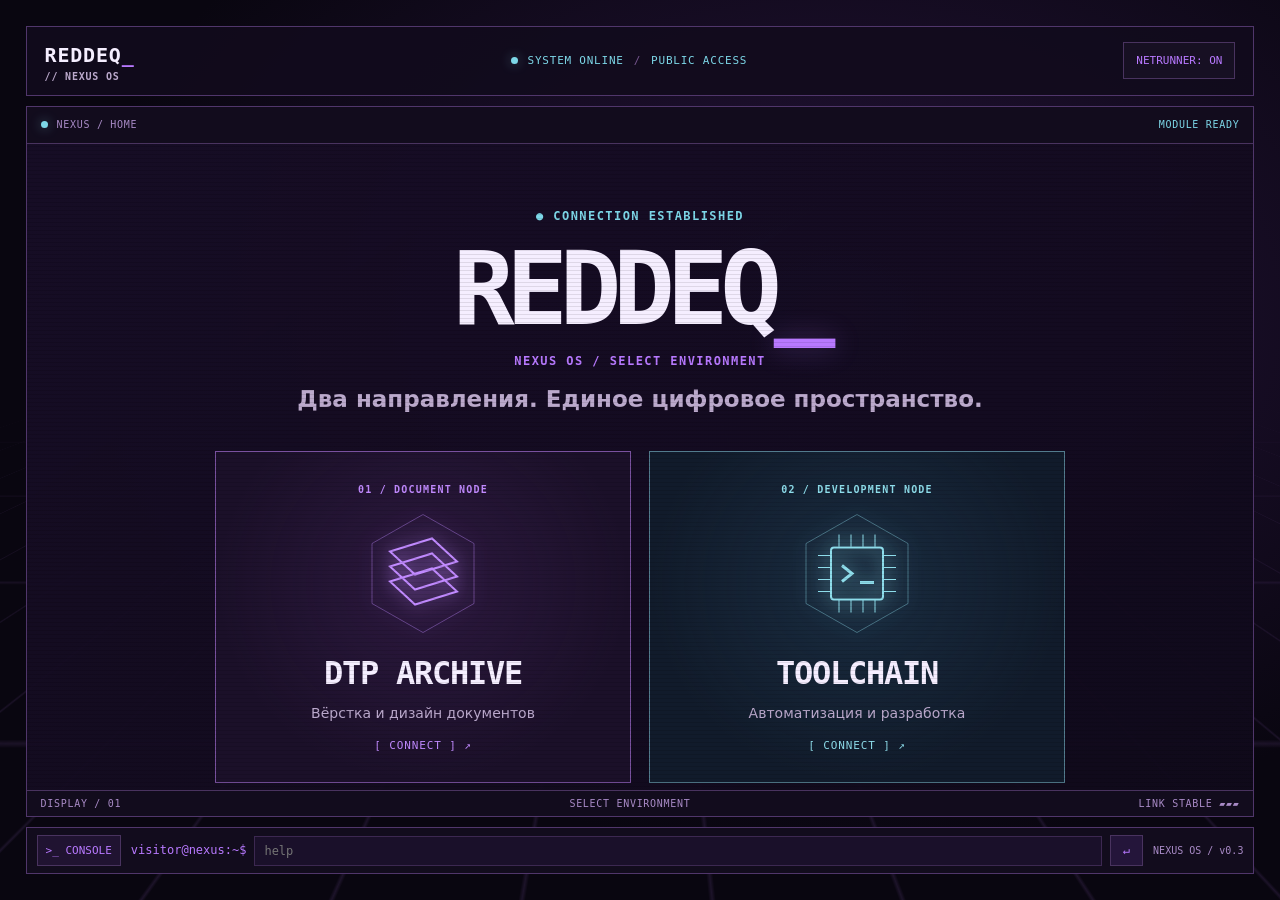
==== commit ba215be6: "Split NEXUS into independent DTP and Automation environments" ====
--- a/index.html
+++ b/index.html
@@ -1,41 +1,15 @@
-<!doctype html>
-<html lang="ru">
-<head><meta charset="utf-8"><meta name="viewport" content="width=device-width, initial-scale=1"><meta name="description" content="REDDEQ — профессиональная вёрстка, подготовка документов к переводу и разработка инструментов автоматизации."><meta name="theme-color" content="#0b0815"><title>REDDEQ // NEXUS — DTP &amp; Automation</title><link rel="icon" href="./assets/nexus.svg" type="image/svg+xml"><link rel="stylesheet" href="./styles.css"><script src="./app.js" defer></script></head>
-<body>
-<a class="skip" href="#main">К содержимому</a>
-<div class="ambient" aria-hidden="true"><div class="ambient-grid"></div></div>
-<div class="os-shell">
-<header class="header os-header"><a class="brand" href="#home">REDDEQ<span>_</span><small>// NEXUS OS</small></a><div class="top-status"><span class="signal-dot"></span><span>SYSTEM ONLINE</span><span class="header-divider">/</span><span>PUBLIC ACCESS</span></div><button id="mode" type="button" aria-pressed="true" title="Переключить визуальные эффекты">NETRUNNER: ON</button></header>
-<div class="workspace">
-<aside class="sidebar"><p class="system-label">SYS / NAVIGATION</p><nav class="module-nav" aria-label="Разделы портфолио"><a class="nav-node" href="#home" data-module="home"><span class="nav-index">01</span><span class="nav-icon" aria-hidden="true">⌂</span><span class="nav-copy"><strong>NEXUS</strong><small>Главная</small></span><span class="nav-arrow" aria-hidden="true">›</span></a>
-<a class="nav-node" href="#archive" data-module="archive"><span class="nav-index">02</span><span class="nav-icon" aria-hidden="true">▤</span><span class="nav-copy"><strong>ARCHIVE</strong><small>Вёрстка и дизайн</small></span><span class="nav-arrow" aria-hidden="true">›</span></a>
-<a class="nav-node" href="#toolchain" data-module="toolchain"><span class="nav-index">03</span><span class="nav-icon" aria-hidden="true">⌘</span><span class="nav-copy"><strong>TOOLCHAIN</strong><small>Автоматизация</small></span><span class="nav-arrow" aria-hidden="true">›</span></a>
-<a class="nav-node" href="#lab" data-module="lab"><span class="nav-index">04</span><span class="nav-icon" aria-hidden="true">◇</span><span class="nav-copy"><strong>LABORATORY</strong><small>Личные проекты</small></span><span class="nav-arrow" aria-hidden="true">›</span></a>
-<a class="nav-node" href="#contact" data-module="contact"><span class="nav-index">05</span><span class="nav-icon" aria-hidden="true">◎</span><span class="nav-copy"><strong>UPLINK</strong><small>Профиль и контакты</small></span><span class="nav-arrow" aria-hidden="true">›</span></a></nav><div class="sidebar-bottom"><span>SESSION // LOCAL</span><span>ACCESS LEVEL: PUBLIC</span><span class="sidebar-signal">▂ ▄ ▆ ▇ ▉</span></div></aside>
-<main id="main" class="screen" tabindex="-1">
-<div class="screen-bar"><div><span class="screen-light"></span><span id="breadcrumb">ROOT / NEXUS</span></div><span id="screen-state" role="status">MODULE READY</span></div>
-<div id="viewport" class="viewport">
-<section id="home" class="hero wrap module" aria-label="Главная"><div class="hero-copy"><p class="eyebrow signal">● IDENTITY RECORD / 001</p><p class="prompt">visitor@nexus:~$ whoami</p><h1>ENGINEERING<br>MEETS <span>DESIGN.</span></h1><p class="lead">Сложные документы.<br>Точная вёрстка. Умная автоматизация.</p><p class="muted">Разрабатываю инструменты для обработки документов, готовлю технические материалы к переводу и восстанавливаю сложную вёрстку.</p><div class="actions"><a class="button primary" href="#archive">Смотреть работы ↗</a><a class="button" href="#terminal">Консоль &gt;_</a></div></div>
-<div class="cyberspace" aria-hidden="true"><div class="floor"></div><div class="orbit orbit-a"></div><div class="orbit orbit-b"></div><div class="core"><span>R_</span></div><span class="node node-a">DTP.NODE</span><span class="node node-b">DEV.NODE</span><span class="node node-c">LAB.NODE</span><span class="coord">SYS_COORD // 00.01</span></div></section>
-<section id="archive" class="wrap section module" aria-label="Вёрстка и дизайн"><p class="eyebrow">02 / ARCHIVE</p><h2>DTP &amp; Design<span class="cursor">_</span></h2><p class="muted">Вёрстка переводов, подготовка к CAT, восстановление документов и редакционный дизайн.</p><div class="projects"><article class="project" id="july"><div class="project-art art-archive" aria-hidden="true"><span>01 / ARCHIVE</span><div class="glyph">▤</div><span>NODE_JULY</span></div><div class="project-body"><p class="eyebrow">INDESIGN / EDITORIAL</p><h3>ИЮЛЬ авто</h3><p class="status">Тестовое задание</p><p>Дизайн и вёрстка четырёх типовых страниц учебной брошюры: обложка, оглавление, текстовая полоса и отчёт с таблицами.</p><details><summary>Детали проекта</summary><p>A4 · Adobe InDesign · редакционная вёрстка</p><p class="muted">Превью появятся после согласования публикации.</p></details></div></article>
-<article class="project" id="apo100"><div class="project-art art-archive" aria-hidden="true"><span>02 / ARCHIVE</span><div class="glyph">▤</div><span>NODE_APO100</span></div><div class="project-body"><p class="eyebrow">PDF → WORD → RU</p><h3>APO100</h3><p class="status">Техническая документация</p><p>Восстановление редактируемого руководства по обслуживанию и вёрстка локализованной версии. Таблицы, иллюстрации и подписи интерфейса.</p><details><summary>Детали проекта</summary><p>66 страниц · 33 таблицы Word · 54 изображения</p><p class="muted">Превью появятся после согласования публикации.</p></details></div></article>
-<article class="project" id="chinese"><div class="project-art art-archive" aria-hidden="true"><span>03 / ARCHIVE</span><div class="glyph">▤</div><span>NODE_CHINESE</span></div><div class="project-body"><p class="eyebrow">OCR / WORD / CJK</p><h3>Китайские корпоративные документы</h3><p class="status">Восстановление сканов</p><p>Воссоздание структуры китайских юридических документов: сложные таблицы, многоуровневая нумерация и плотный иероглифический текст.</p><details><summary>Детали проекта</summary><p>6 страниц · 5 таблиц Word</p><p class="muted">Превью появятся после согласования публикации.</p></details></div></article></div></section>
-<section id="toolchain" class="wrap section module" aria-label="Автоматизация"><p class="eyebrow">03 / TOOLCHAIN</p><h2>Automation<span class="cursor">_</span></h2><p class="muted">Разработка прикладных инструментов для реальных рабочих процессов.</p><div class="projects"><article class="project" id="pdfconverter"><div class="project-art art-toolchain" aria-hidden="true"><span>01 / TOOLCHAIN</span><div class="glyph">&lt;/&gt;</div><span>NODE_PDFCONVERTER</span></div><div class="project-body"><p class="eyebrow">PYTHON / PDF</p><h3>PDFConverter</h3><p class="status">Прикладная утилита</p><p>Пакетное преобразование PDF в графические файлы с сохранением параметров оригиналов.</p><details><summary>Детали проекта</summary><p>Python · обработка файлов</p><a class="text-link" href="https://github.com/Reddeq/PDFConverter">Репозиторий ↗</a></details></div></article>
-<article class="project" id="overlay"><div class="project-art art-toolchain" aria-hidden="true"><span>02 / TOOLCHAIN</span><div class="glyph">&lt;/&gt;</div><span>NODE_OVERLAY</span></div><div class="project-body"><p class="eyebrow">OCR / PPTX</p><h3>Smart Overlay OCR</h3><p class="status">MVP · разработка</p><p>Распознавание подписей и таблиц технических схем с наложением редактируемых объектов PowerPoint на исходную графику.</p><details><summary>Детали проекта</summary><p>Python · PaddleOCR · PowerPoint</p><a class="text-link" href="https://github.com/Reddeq/smart_overlay_ocr">Репозиторий ↗</a></details></div></article>
-<article class="project" id="office"><div class="project-art art-toolchain" aria-hidden="true"><span>03 / TOOLCHAIN</span><div class="glyph">&lt;/&gt;</div><span>NODE_OFFICE</span></div><div class="project-body"><p class="eyebrow">VBA / OFFICE</p><h3>Office Automation</h3><p class="status">Рабочие инструменты</p><p>Макросы и скрипты для повторяющихся операций с документами, числовыми форматами, подготовкой материалов к CAT и экспортом графики.</p><details><summary>Детали проекта</summary><p>Word · PowerPoint · VBA</p><p class="muted">Подробные примеры будут добавлены.</p></details></div></article></div></section>
-<section id="lab" class="wrap section module" aria-label="Личные проекты"><p class="eyebrow">04 / LABORATORY</p><h2>Beyond the workflow<span class="cursor">_</span></h2><p class="muted">Личные проекты, эксперименты с интерфейсами и игровыми системами.</p><div class="projects"><article class="project" id="utility"><div class="project-art art-lab" aria-hidden="true"><span>01 / LAB</span><div class="glyph">◇</div><span>NODE_UTILITY</span></div><div class="project-body"><p class="eyebrow">C# / GAME SYSTEMS</p><h3>UtilitySorcery</h3><p class="status">Личный проект</p><p>Модификация Valheim: система колдовства, интерфейсы, игровые механики и процедурные сновидения.</p><details><summary>Детали проекта</summary><p>C# · Unity · BepInEx</p><a class="text-link" href="https://github.com/Reddeq/Valheim-UtilitySorcery">Репозиторий ↗</a></details></div></article>
-<article class="project" id="pocket"><div class="project-art art-lab" aria-hidden="true"><span>02 / LAB</span><div class="glyph">◇</div><span>NODE_POCKET</span></div><div class="project-body"><p class="eyebrow">ANDROID / INTERACTIVE PET</p><h3>PocketManul</h3><p class="status">Личный проект</p><p>Мобильный интерактивный питомец с анимациями, реакциями на действия и игровыми событиями.</p><details><summary>Детали проекта</summary><p>Android · анимация · поведение</p><a class="text-link" href="https://github.com/Reddeq/PocketManul">Репозиторий ↗</a></details></div></article>
-<article class="project" id="desktop"><div class="project-art art-lab" aria-hidden="true"><span>03 / LAB</span><div class="glyph">◇</div><span>NODE_DESKTOP</span></div><div class="project-body"><p class="eyebrow">DESKTOP / EXPERIMENT</p><h3>Desktop Pet</h3><p class="status">Личный проект</p><p>Эксперименты с интерактивным настольным персонажем, визуальными эффектами и системой поведения.</p><details><summary>Детали проекта</summary><p>Интерактивные приложения</p><a class="text-link" href="https://github.com/Reddeq/desktop_pet">Репозиторий ↗</a></details></div></article></div></section>
-<section id="contact" class="wrap section contact module" aria-label="Профиль и контакты"><p class="eyebrow">06 / UPLINK</p><h2>Let's build something.</h2><p class="lead">Вёрстка сложной документации, подготовка к переводу и автоматизация.</p><p class="muted">Инструменты: Word · PowerPoint · InDesign · CorelDRAW · Python · VBA · OCR.</p><a class="button primary" href="https://github.com/Reddeq">GitHub / Reddeq ↗</a><p class="muted">Дополнительные контакты и PDF-портфолио будут добавлены после подготовки публичной версии.</p></section>
-</div>
-<div id="glitch" class="glitch" aria-hidden="true"><div class="glitch-rain"></div><div class="glitch-slices"></div><span class="glitch-label">DECODING MODULE // <span id="decode-name">NEXUS</span></span></div>
-<div class="screen-foot"><span>DISPLAY / 01</span><span>LINK STABLE ▰▰▰</span></div>
-</main>
-</div>
-<footer id="terminal" class="terminal-dock">
-<div id="console-panel" class="console-panel" hidden><div class="console-title"><span>◉ NEXUS_TERMINAL / LOCAL SESSION</span><button id="console-close" type="button" aria-label="Закрыть журнал">×</button></div><div id="terminal-output" role="log" aria-live="polite" tabindex="0"><p>Connection established. Введи help для списка команд.</p></div><div class="shortcuts" aria-label="Быстрые команды"><button type="button" data-command="help">help</button><button type="button" data-command="whoami">whoami</button><button type="button" data-command="ls">ls</button><button type="button" data-command="dtp">dtp</button><button type="button" data-command="dev">dev</button><button type="button" data-command="lab">lab</button><button type="button" data-command="contact">contact</button><button type="button" data-command="clear">clear</button></div></div>
-<div class="dock-row"><button id="console-toggle" type="button" aria-controls="console-panel" aria-expanded="false"> &gt;_ <span>CONSOLE</span></button><form id="terminal-form"><label for="command">visitor@nexus:~$</label><input id="command" name="command" placeholder="help" autocomplete="off" autocapitalize="off" spellcheck="false"><button type="submit" aria-label="Выполнить команду">↵</button></form><span class="version">NEXUS OS / v0.2</span></div>
+<!doctype html><html lang="ru" data-environment="gateway"><head>
+<meta charset="utf-8"><meta name="viewport" content="width=device-width,initial-scale=1"><meta name="description" content="Профессиональное портфолио REDDEQ: вёрстка и дизайн документов, автоматизация рабочих процессов."><meta name="theme-color" content="#0b0815"><meta property="og:type" content="website"><meta property="og:title" content="REDDEQ // NEXUS — Выбор специализации"><meta property="og:description" content="Профессиональное портфолио REDDEQ: вёрстка и дизайн документов, автоматизация рабочих процессов."><title>REDDEQ // NEXUS — Выбор специализации</title><link rel="icon" href="./assets/nexus.svg" type="image/svg+xml"><link rel="stylesheet" href="./styles.css"><script src="./app.js" defer></script></head>
+<body><a class="skip" href="#main">К содержимому</a><div class="ambient" aria-hidden="true"><div class="ambient-grid"></div></div><div class="os-shell">
+<header class="header os-header"><a class="brand" href="#home" >REDDEQ<span>_</span><small>// NEXUS OS</small></a><div class="top-status"><span class="signal-dot"></span><span>SYSTEM ONLINE</span><span class="header-divider">/</span><span>PUBLIC ACCESS</span></div><button id="mode" type="button" aria-pressed="true" title="Переключить визуальные эффекты">NETRUNNER: ON</button></header>
+<div class="workspace gateway-workspace">
+<main id="main" class="screen" tabindex="-1"><div class="screen-bar"><div><span class="screen-light"></span><span id="breadcrumb">NEXUS / HOME</span></div><span id="screen-state" role="status">MODULE READY</span></div><div id="viewport" class="viewport"><section id="home" class="module wrap gateway-home" aria-label="Выбор специализации">
+<div class="gateway-intro"><p class="eyebrow signal">● CONNECTION ESTABLISHED</p><h1>REDDEQ<span>_</span></h1><p class="eyebrow">NEXUS OS / SELECT ENVIRONMENT</p><p class="lead">Два направления. Единое цифровое пространство.</p></div>
+<div class="gateway-grid">
+<a class="gateway-card gateway-dtp" href="./dtp/" data-environment="ARCHIVE"><span class="eyebrow">01 / DOCUMENT NODE</span><svg viewBox="0 0 180 130" aria-hidden="true"><g transform="translate(90 65)" fill="none" stroke="currentColor"><path opacity=".4" d="M0 -59 51 -30 51 30 0 59 -51 30 -51 -30Z"/><path stroke-width="2" d="M-33 -22 9 -35 34 -12 -8 1Z M-33 -7 9 -20 34 3 -8 16Z M-33 8 9 -5 34 18 -8 31Z"/></g></svg><h2>DTP ARCHIVE</h2><p>Вёрстка и дизайн документов</p><span class="gateway-action">[ CONNECT ] <span aria-hidden="true">↗</span></span></a>
+<a class="gateway-card gateway-dev" href="./automation/" data-environment="TOOLCHAIN"><span class="eyebrow">02 / DEVELOPMENT NODE</span><svg viewBox="0 0 180 130" aria-hidden="true"><g transform="translate(90 65)" stroke="currentColor" fill="none"><path opacity=".4" d="M0 -59 51 -30 51 30 0 59 -51 30 -51 -30Z"/><rect x="-26" y="-26" width="52" height="52" rx="3" stroke-width="2"/><path d="M-18 -26 V-39 M-18 26 V39 M-26 -18 H-39 M26 -18 H39"/><path d="M-6 -26 V-39 M-6 26 V39 M-26 -6 H-39 M26 -6 H39"/><path d="M6 -26 V-39 M6 26 V39 M-26 6 H-39 M26 6 H39"/><path d="M18 -26 V-39 M18 26 V39 M-26 18 H-39 M26 18 H39"/><path stroke-width="3" d="M-15 -8 -5 0 -15 8 M3 9 H17"/></g></svg><h2>TOOLCHAIN</h2><p>Автоматизация и разработка</p><span class="gateway-action">[ CONNECT ] <span aria-hidden="true">↗</span></span></a>
+</div><p class="gateway-note">TWO ENVIRONMENTS // ONE IDENTITY</p></section></div><div id="glitch" class="glitch" aria-hidden="true"><div class="glitch-rain"></div><div class="glitch-slices"></div><span class="glitch-label">DECODING MODULE // <span id="decode-name">NEXUS</span></span></div><div class="screen-foot"><span>DISPLAY / 01</span><span>SELECT ENVIRONMENT</span><span>LINK STABLE ▰▰▰</span></div></main></div><footer id="terminal" class="terminal-dock">
+<div id="console-panel" class="console-panel" hidden><div class="console-title"><span>◉ NEXUS_TERMINAL / LOCAL SESSION</span><button id="console-close" type="button" aria-label="Закрыть журнал">×</button></div><div id="terminal-output" role="log" aria-live="polite" tabindex="0"><p>Connection established. Введи help для списка команд.</p></div><div class="shortcuts" aria-label="Быстрые команды"><button type="button" data-command="help">help</button><button type="button" data-command="ls">ls</button><button type="button" data-command="dtp">dtp</button><button type="button" data-command="dev">dev</button><button type="button" data-command="clear">clear</button></div></div>
+<div class="dock-row"><button id="console-toggle" type="button" aria-controls="console-panel" aria-expanded="false" aria-label="Открыть журнал команд"> &gt;_ <span>CONSOLE</span></button><form id="terminal-form"><label for="command">visitor@nexus:~$</label><input id="command" name="command" aria-label="Команда терминала" placeholder="help" autocomplete="off" autocapitalize="off" spellcheck="false"><button type="submit" aria-label="Выполнить команду">↵</button></form><span class="version">NEXUS OS / v0.3</span></div>
 <noscript><p class="muted">JavaScript отключён: все разделы доступны в обычном режиме прокрутки.</p></noscript>
-</footer>
-</div>
-</body></html>+</footer></div></body></html>
--- a/styles.css
+++ b/styles.css
@@ -59,9 +59,11 @@
 .console-title{padding:8px 12px;display:flex;align-items:center;justify-content:space-between;gap:8px;border-bottom:1px solid var(--line);color:var(--violet);font-size:11px}
 .console-panel #terminal-output{height:min(180px,28dvh);font-size:12px}
 .glitch{position:absolute;inset:37px 0 26px;z-index:3;pointer-events:none;overflow:hidden;opacity:0;visibility:hidden;background:#160b25}
-.glitch-rain{position:absolute;inset:0;display:grid;grid-template-columns:repeat(24,1fr);gap:3px;overflow:hidden;mask-image:linear-gradient(transparent,#000 20%,#000 80%,transparent)}
-.rain-column{white-space:pre;font:12px/1.5 var(--mono);text-align:center;color:#c58aff;opacity:.45;transform:translateY(-35%);animation:none}
-.rain-column:nth-child(4n){color:#7dd7e8;opacity:.4}
+.glitch-rain{position:absolute;inset:0;display:grid;grid-template-columns:repeat(var(--columns,24),minmax(0,1fr));gap:0;align-items:start;overflow:hidden;mask-image:linear-gradient(transparent,#000 12%,#000 88%,transparent)}
+.rain-column{white-space:pre;font:12px/15px var(--mono);text-align:center;color:#c58aff;opacity:.68;transform:translateY(-45%);animation:none}
+.rain-column:nth-child(4n){color:#7dd7e8;opacity:.52}
+.rain-column:nth-child(3n){opacity:.86}
+.rain-column:nth-child(5n){opacity:.42}
 .glitch-slices{position:absolute;inset:0;background:repeating-linear-gradient(0deg,transparent 0 18px,#a66aff25 18px 20px,transparent 20px 29px,#7dd7e81a 29px 31px);mix-blend-mode:screen}
 .glitch-label{position:absolute;left:50%;top:50%;transform:translate(-50%,-50%);padding:10px 16px;background:#120a20df;border:1px solid #9f67df;font:11px var(--mono);letter-spacing:.1em;color:#e7c8ff;white-space:nowrap;text-shadow:1px 0 #e67eff,-1px 0 #7dd7e8}
 .netrunner .screen::after{content:"";position:absolute;inset:37px 0 26px;pointer-events:none;z-index:2;background:repeating-linear-gradient(0deg,#0000 0 3px,#00000018 3px 4px)}
@@ -70,7 +72,7 @@
 .screen.switching .glitch-slices{animation:slice-shift 400ms steps(5,end) both}
 .screen.switching .viewport{animation:module-shift 400ms linear both}
 @keyframes decode-overlay{0%{opacity:0}25%{opacity:.86}47%{opacity:.94}75%{opacity:.43}100%{opacity:0}}
-@keyframes rain-fall{from{transform:translateY(-55%)}to{transform:translateY(8%)}}
+@keyframes rain-fall{from{transform:translateY(-45%)}to{transform:translateY(-5%)}}
 @keyframes slice-shift{0%{transform:translateX(-3%)}35%{transform:translateX(2%)}60%{transform:translateX(-1%)}100%{transform:none}}
 @keyframes module-shift{0%,100%{transform:none;filter:none}22%{transform:translateX(-3px);filter:drop-shadow(2px 0 #d66bff55)}40%{transform:translateX(2px);filter:drop-shadow(-2px 0 #7dd7e855)}70%{transform:none;filter:none}}
 .netrunner .ambient-grid{animation:travel 8s linear infinite}
@@ -79,3 +81,42 @@
 @media(max-width:720px){.os-shell{padding:7px;gap:7px}.os-header{padding:9px 10px}.top-status{font-size:9px}.top-status .header-divider,.top-status span:last-child{display:none}.brand{font-size:17px}#mode{font-size:9px;padding:7px}.workspace{grid-template-columns:1fr;grid-template-rows:auto minmax(0,1fr);gap:7px}.sidebar{padding:6px;overflow:visible}.sidebar .system-label,.sidebar-bottom{display:none}.module-nav{display:grid;grid-template-columns:repeat(5,minmax(0,1fr));gap:4px}.nav-node{display:flex;flex-direction:column;gap:3px;padding:7px 2px;text-align:center}.nav-copy strong{font-size:clamp(7px,1.55vw,10px);letter-spacing:0}.nav-copy small,.nav-index,.nav-arrow{display:none}.nav-icon{font-size:16px}.nav-node[aria-current="page"]::before{inset:auto 0 -1px;width:auto;height:2px}.module.wrap{padding:20px}.module.hero h1{font-size:clamp(36px,8vw,55px)}.module .projects{grid-template-columns:1fr}.module.hero .cyberspace{height:210px}.screen-bar,.screen-foot{font-size:9px;padding-inline:9px}.dock-row{gap:5px;padding:6px}.version,#terminal-form label,#console-toggle span{display:none}#terminal-form{gap:5px}.console-title{font-size:9px}}
 @media(max-height:450px) and (min-width:721px){.os-shell{padding:5px;gap:5px}.os-header{padding:5px 10px}.sidebar{padding:5px}.system-label,.sidebar-bottom{display:none}.nav-node{padding:6px}.module.wrap{padding:16px}.dock-row{padding:4px}}
 @media(prefers-reduced-motion:reduce){.screen.switching .glitch{visibility:hidden}.screen.switching .viewport{transform:none;filter:none}}
+
+/* v0.3 — environments share the console shell, but have independent content. */
+.gateway-workspace{grid-template-columns:minmax(0,1fr)}
+.gateway-home{min-height:100%;display:flex;flex-direction:column;justify-content:center;align-items:center;gap:24px;text-align:center}
+.gateway-intro h1{font:800 clamp(48px,8vw,108px)/1 var(--mono);letter-spacing:-.08em;margin:10px 0;color:var(--fg)}
+.gateway-intro h1 span{color:var(--violet);text-shadow:0 0 28px #b879ff55}
+.gateway-intro .lead{font-size:clamp(16px,2vw,23px);color:var(--muted);margin:12px 0}
+.gateway-grid{display:grid;grid-template-columns:repeat(2,minmax(0,1fr));width:min(850px,100%);gap:18px}
+.gateway-card{--node-accent:#c18aff;position:relative;display:flex;flex-direction:column;align-items:center;text-align:center;padding:clamp(18px,3vw,30px);min-width:0;border:1px solid #79519f;background:radial-gradient(ellipse at 50% 40%,#4b28655c,transparent 70%),#1b1029;color:var(--node-accent);text-decoration:none;transition:border-color .2s,box-shadow .2s,transform .2s}
+.gateway-dev{--node-accent:#8eddeb;border-color:#527b8d;background:radial-gradient(ellipse at 50% 40%,#284b655c,transparent 70%),#111b2b}
+.gateway-card:hover,.gateway-card:focus-visible{border-color:var(--node-accent);box-shadow:0 0 25px color-mix(in srgb,var(--node-accent) 25%,transparent);transform:translateY(-3px)}
+.gateway-card .eyebrow{color:inherit;font-size:10px;margin:0}
+.gateway-card svg{width:min(180px,90%);height:clamp(80px,15vh,135px);margin:8px 0;filter:drop-shadow(0 0 9px currentColor)}
+.gateway-card h2{font:700 clamp(20px,3vw,32px)/1.2 var(--mono);letter-spacing:-.04em;color:var(--fg);margin:5px 0}
+.gateway-card p{font-size:14px;color:var(--muted);margin:5px 0 15px}
+.gateway-action,.gateway-note,.hero-tags{font:11px var(--mono);letter-spacing:.08em;color:inherit}
+.gateway-note{color:var(--hud);margin:0}
+html[data-environment="automation"]{--violet:#8eddeb;--shell-line:#46556d;--hud:#a4b8d0}
+html[data-environment="automation"] .nav-node[aria-current="page"],html[data-environment="automation"] .nav-node:hover{background:linear-gradient(90deg,#233e50,#1c2035)}
+html[data-environment="automation"] .hero h1 span{text-shadow:0 0 30px #8eddeb44}
+html[data-environment="automation"] .project-art{background:radial-gradient(ellipse at 50% 50%,#357c9140,transparent 70%),#16182a}
+.specialized-hero .hero-copy h1{font-size:clamp(32px,4vw,68px);overflow-wrap:anywhere}
+.hero-tags{color:var(--violet);margin-top:24px;line-height:1.6}
+.identity-art{display:grid;place-items:center;color:var(--violet)}
+.document-stack{position:relative;width:min(88%,310px);height:160px;z-index:1}
+.sheet{position:absolute;top:5px;left:50%;width:100px;height:144px;display:flex;flex-direction:column;gap:6px;padding:12px;background:#e2d2f5;border:1px solid #d09eff;box-shadow:0 0 20px #9c59e85c;color:#563a74}
+.sheet-0{transform:translateX(-112%) rotate(-12deg)}.sheet-1{transform:translateX(-50%) translateY(-9px);z-index:2}.sheet-2{transform:translateX(12%) rotate(12deg)}
+.sheet b{font:10px var(--mono);margin-bottom:3px}.sheet i{display:block;height:2px;background:#9d83b7}.sheet i:nth-child(2n){width:82%}.sheet-table{height:43px;border:1px solid #9d83b7;background:repeating-linear-gradient(0deg,transparent 0 9px,#9d83b7 9px 10px),repeating-linear-gradient(90deg,transparent 0 22px,#9d83b7 22px 23px)}
+.pipeline-art{width:88%;max-width:360px;position:relative;z-index:1;filter:drop-shadow(0 0 6px #8eddeb55)}
+.identity-art .node-a,.identity-art .node-b{top:10%}
+.info-grid{display:grid;grid-template-columns:repeat(2,minmax(0,1fr));gap:14px;margin-top:25px}
+.info-card{padding:20px;border:1px solid var(--line);background:linear-gradient(145deg,var(--raised),var(--surface))}
+.info-card p:not(.eyebrow){color:var(--muted);font-size:14px;margin-bottom:0}
+.return-link,.mobile-return{color:var(--violet);text-decoration:none;line-height:1.5}
+.return-link:hover,.mobile-return:hover{text-decoration:underline}
+.mobile-return{display:none}
+@media(max-width:720px){.gateway-home{justify-content:flex-start;gap:16px}.gateway-grid{gap:9px}.gateway-card{padding:12px 7px}.gateway-card .eyebrow{font-size:8px;letter-spacing:0}.gateway-card h2{font-size:clamp(14px,4vw,24px)}.gateway-card p{font-size:12px}.gateway-intro h1{font-size:clamp(40px,12vw,80px)}.gateway-card svg{height:85px}.gateway-note{font-size:9px}.mobile-return{display:inline}.info-grid{grid-template-columns:1fr}.specialized-hero .hero-copy h1{font-size:clamp(30px,8vw,48px)}}
+@media(max-width:330px){.gateway-grid{grid-template-columns:1fr}.top-status{display:none}}
+@media(prefers-reduced-motion:reduce){.gateway-card:hover,.gateway-card:focus-visible{transform:none}}
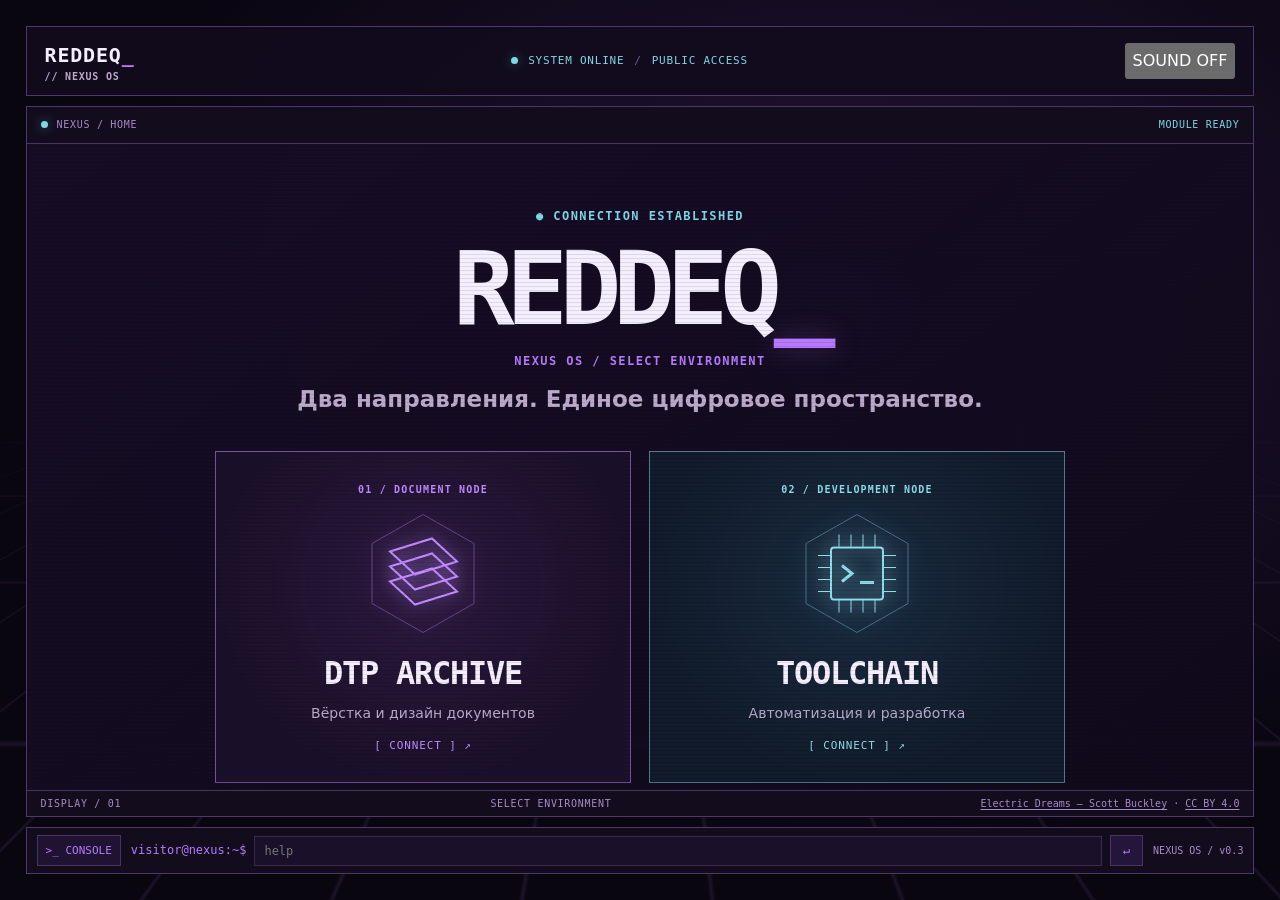
==== commit e42f0afb: "1111" ====
--- a/index.html
+++ b/index.html
@@ -1,14 +1,14 @@
 <!doctype html><html lang="ru" data-environment="gateway"><head>
 <meta charset="utf-8"><meta name="viewport" content="width=device-width,initial-scale=1"><meta name="description" content="Профессиональное портфолио REDDEQ: вёрстка и дизайн документов, автоматизация рабочих процессов."><meta name="theme-color" content="#0b0815"><meta property="og:type" content="website"><meta property="og:title" content="REDDEQ // NEXUS — Выбор специализации"><meta property="og:description" content="Профессиональное портфолио REDDEQ: вёрстка и дизайн документов, автоматизация рабочих процессов."><title>REDDEQ // NEXUS — Выбор специализации</title><link rel="icon" href="./assets/nexus.svg" type="image/svg+xml"><link rel="stylesheet" href="./styles.css"><script src="./app.js" defer></script></head>
 <body><a class="skip" href="#main">К содержимому</a><div class="ambient" aria-hidden="true"><div class="ambient-grid"></div></div><div class="os-shell">
-<header class="header os-header"><a class="brand" href="#home" >REDDEQ<span>_</span><small>// NEXUS OS</small></a><div class="top-status"><span class="signal-dot"></span><span>SYSTEM ONLINE</span><span class="header-divider">/</span><span>PUBLIC ACCESS</span></div><button id="mode" type="button" aria-pressed="true" title="Переключить визуальные эффекты">NETRUNNER: ON</button></header>
+<header class="header os-header"><a class="brand" href="#home" >REDDEQ<span>_</span><small>// NEXUS OS</small></a><div class="top-status"><span class="signal-dot"></span><span>SYSTEM ONLINE</span><span class="header-divider">/</span><span>PUBLIC ACCESS</span></div><button id="sound-toggle" type="button" aria-label="Фоновая музыка" aria-pressed="false" hidden>SOUND OFF</button><audio id="soundtrack" src="assets/audio/electric-dreams.mp3" preload="none" loop hidden></audio></header>
 <div class="workspace gateway-workspace">
 <main id="main" class="screen" tabindex="-1"><div class="screen-bar"><div><span class="screen-light"></span><span id="breadcrumb">NEXUS / HOME</span></div><span id="screen-state" role="status">MODULE READY</span></div><div id="viewport" class="viewport"><section id="home" class="module wrap gateway-home" aria-label="Выбор специализации">
 <div class="gateway-intro"><p class="eyebrow signal">● CONNECTION ESTABLISHED</p><h1>REDDEQ<span>_</span></h1><p class="eyebrow">NEXUS OS / SELECT ENVIRONMENT</p><p class="lead">Два направления. Единое цифровое пространство.</p></div>
 <div class="gateway-grid">
 <a class="gateway-card gateway-dtp" href="./dtp/" data-environment="ARCHIVE"><span class="eyebrow">01 / DOCUMENT NODE</span><svg viewBox="0 0 180 130" aria-hidden="true"><g transform="translate(90 65)" fill="none" stroke="currentColor"><path opacity=".4" d="M0 -59 51 -30 51 30 0 59 -51 30 -51 -30Z"/><path stroke-width="2" d="M-33 -22 9 -35 34 -12 -8 1Z M-33 -7 9 -20 34 3 -8 16Z M-33 8 9 -5 34 18 -8 31Z"/></g></svg><h2>DTP ARCHIVE</h2><p>Вёрстка и дизайн документов</p><span class="gateway-action">[ CONNECT ] <span aria-hidden="true">↗</span></span></a>
 <a class="gateway-card gateway-dev" href="./automation/" data-environment="TOOLCHAIN"><span class="eyebrow">02 / DEVELOPMENT NODE</span><svg viewBox="0 0 180 130" aria-hidden="true"><g transform="translate(90 65)" stroke="currentColor" fill="none"><path opacity=".4" d="M0 -59 51 -30 51 30 0 59 -51 30 -51 -30Z"/><rect x="-26" y="-26" width="52" height="52" rx="3" stroke-width="2"/><path d="M-18 -26 V-39 M-18 26 V39 M-26 -18 H-39 M26 -18 H39"/><path d="M-6 -26 V-39 M-6 26 V39 M-26 -6 H-39 M26 -6 H39"/><path d="M6 -26 V-39 M6 26 V39 M-26 6 H-39 M26 6 H39"/><path d="M18 -26 V-39 M18 26 V39 M-26 18 H-39 M26 18 H39"/><path stroke-width="3" d="M-15 -8 -5 0 -15 8 M3 9 H17"/></g></svg><h2>TOOLCHAIN</h2><p>Автоматизация и разработка</p><span class="gateway-action">[ CONNECT ] <span aria-hidden="true">↗</span></span></a>
-</div><p class="gateway-note">TWO ENVIRONMENTS // ONE IDENTITY</p></section></div><div id="glitch" class="glitch" aria-hidden="true"><div class="glitch-rain"></div><div class="glitch-slices"></div><span class="glitch-label">DECODING MODULE // <span id="decode-name">NEXUS</span></span></div><div class="screen-foot"><span>DISPLAY / 01</span><span>SELECT ENVIRONMENT</span><span>LINK STABLE ▰▰▰</span></div></main></div><footer id="terminal" class="terminal-dock">
+</div><p class="gateway-note">TWO ENVIRONMENTS // ONE IDENTITY</p></section></div><div id="glitch" class="glitch" aria-hidden="true"><div class="glitch-rain"></div><div class="glitch-slices"></div><span class="glitch-label">DECODING MODULE // <span id="decode-name">NEXUS</span></span></div><div class="screen-foot"><span>DISPLAY / 01</span><span>SELECT ENVIRONMENT</span><span class="music-credit"><a href="https://www.scottbuckley.com.au/library/electric-dreams/">Electric Dreams — Scott Buckley</a> · <a href="https://creativecommons.org/licenses/by/4.0/">CC BY 4.0</a></span></div></main></div><footer id="terminal" class="terminal-dock">
 <div id="console-panel" class="console-panel" hidden><div class="console-title"><span>◉ NEXUS_TERMINAL / LOCAL SESSION</span><button id="console-close" type="button" aria-label="Закрыть журнал">×</button></div><div id="terminal-output" role="log" aria-live="polite" tabindex="0"><p>Connection established. Введи help для списка команд.</p></div><div class="shortcuts" aria-label="Быстрые команды"><button type="button" data-command="help">help</button><button type="button" data-command="ls">ls</button><button type="button" data-command="dtp">dtp</button><button type="button" data-command="dev">dev</button><button type="button" data-command="clear">clear</button></div></div>
 <div class="dock-row"><button id="console-toggle" type="button" aria-controls="console-panel" aria-expanded="false" aria-label="Открыть журнал команд"> &gt;_ <span>CONSOLE</span></button><form id="terminal-form"><label for="command">visitor@nexus:~$</label><input id="command" name="command" aria-label="Команда терминала" placeholder="help" autocomplete="off" autocapitalize="off" spellcheck="false"><button type="submit" aria-label="Выполнить команду">↵</button></form><span class="version">NEXUS OS / v0.3</span></div>
 <noscript><p class="muted">JavaScript отключён: все разделы доступны в обычном режиме прокрутки.</p></noscript>
--- a/styles.css
+++ b/styles.css
@@ -11,7 +11,12 @@
 .top-status{display:flex;align-items:center;gap:10px;font:11px var(--mono);letter-spacing:.07em;color:var(--cyan)}
 .signal-dot,.screen-light{display:inline-block;width:7px;height:7px;border-radius:50%;background:var(--cyan);box-shadow:0 0 12px #7dd7e877;flex:none}
 .header-divider{color:#76568f}
-#mode{white-space:nowrap}
+#sound-toggle{white-space:nowrap;min-height:36px}
+@media(max-width:720px){[data-environment="dtp"] .module-nav{grid-template-columns:repeat(4,minmax(0,1fr))}}
+#sound-toggle[aria-pressed="true"]{color:var(--cyan);border-color:var(--cyan)}
+.music-credit{min-width:0;text-align:right;letter-spacing:0}
+.music-credit a{text-underline-offset:2px}
+@media(max-width:420px){.screen-foot>span:first-child{display:none}}
 .workspace{display:grid;grid-template-columns:clamp(185px,18vw,252px) minmax(0,1fr);gap:10px;min-height:0}
 .sidebar{display:flex;flex-direction:column;min-height:0;border:1px solid var(--shell-line);background:#120c1dea;padding:14px 10px;overflow:auto}
 .system-label{font:10px var(--mono);letter-spacing:.13em;color:var(--hud);margin:0 8px 16px}
@@ -67,6 +72,7 @@
 .glitch-slices{position:absolute;inset:0;background:repeating-linear-gradient(0deg,transparent 0 18px,#a66aff25 18px 20px,transparent 20px 29px,#7dd7e81a 29px 31px);mix-blend-mode:screen}
 .glitch-label{position:absolute;left:50%;top:50%;transform:translate(-50%,-50%);padding:10px 16px;background:#120a20df;border:1px solid #9f67df;font:11px var(--mono);letter-spacing:.1em;color:#e7c8ff;white-space:nowrap;text-shadow:1px 0 #e67eff,-1px 0 #7dd7e8}
 .netrunner .screen::after{content:"";position:absolute;inset:37px 0 26px;pointer-events:none;z-index:2;background:repeating-linear-gradient(0deg,#0000 0 3px,#00000018 3px 4px)}
+.netrunner[data-environment="dtp"] .screen::after,.netrunner [data-environment="dtp"] .screen::after{display:none}
 .screen.switching .glitch{visibility:visible;animation:decode-overlay 400ms ease both}
 .screen.switching .rain-column{animation:rain-fall 400ms linear both;animation-delay:var(--lag,0ms)}
 .screen.switching .glitch-slices{animation:slice-shift 400ms steps(5,end) both}
@@ -78,7 +84,7 @@
 .netrunner .ambient-grid{animation:travel 8s linear infinite}
 html:not(.js) .dock-row{display:none}
 @media(max-width:1150px){.module .projects{grid-template-columns:repeat(2,minmax(0,1fr))}.module.hero{grid-template-columns:1fr}.module.hero .cyberspace{height:240px}.module.hero{align-content:start}}
-@media(max-width:720px){.os-shell{padding:7px;gap:7px}.os-header{padding:9px 10px}.top-status{font-size:9px}.top-status .header-divider,.top-status span:last-child{display:none}.brand{font-size:17px}#mode{font-size:9px;padding:7px}.workspace{grid-template-columns:1fr;grid-template-rows:auto minmax(0,1fr);gap:7px}.sidebar{padding:6px;overflow:visible}.sidebar .system-label,.sidebar-bottom{display:none}.module-nav{display:grid;grid-template-columns:repeat(5,minmax(0,1fr));gap:4px}.nav-node{display:flex;flex-direction:column;gap:3px;padding:7px 2px;text-align:center}.nav-copy strong{font-size:clamp(7px,1.55vw,10px);letter-spacing:0}.nav-copy small,.nav-index,.nav-arrow{display:none}.nav-icon{font-size:16px}.nav-node[aria-current="page"]::before{inset:auto 0 -1px;width:auto;height:2px}.module.wrap{padding:20px}.module.hero h1{font-size:clamp(36px,8vw,55px)}.module .projects{grid-template-columns:1fr}.module.hero .cyberspace{height:210px}.screen-bar,.screen-foot{font-size:9px;padding-inline:9px}.dock-row{gap:5px;padding:6px}.version,#terminal-form label,#console-toggle span{display:none}#terminal-form{gap:5px}.console-title{font-size:9px}}
+@media(max-width:720px){.os-shell{padding:7px;gap:7px}.os-header{padding:9px 10px}.top-status{font-size:9px}.top-status .header-divider,.top-status span:last-child{display:none}.brand{font-size:17px}#sound-toggle{font-size:9px;padding:7px}.workspace{grid-template-columns:1fr;grid-template-rows:auto minmax(0,1fr);gap:7px}.sidebar{padding:6px;overflow:visible}.sidebar .system-label,.sidebar-bottom{display:none}.module-nav{display:grid;grid-template-columns:repeat(5,minmax(0,1fr));gap:4px}.nav-node{display:flex;flex-direction:column;gap:3px;padding:7px 2px;text-align:center}.nav-copy strong{font-size:clamp(7px,1.55vw,10px);letter-spacing:0}.nav-copy small,.nav-index,.nav-arrow{display:none}.nav-icon{font-size:16px}.nav-node[aria-current="page"]::before{inset:auto 0 -1px;width:auto;height:2px}.module.wrap{padding:20px}.module.hero h1{font-size:clamp(36px,8vw,55px)}.module .projects{grid-template-columns:1fr}.module.hero .cyberspace{height:210px}.screen-bar,.screen-foot{font-size:9px;padding-inline:9px}.dock-row{gap:5px;padding:6px}.version,#terminal-form label,#console-toggle span{display:none}#terminal-form{gap:5px}.console-title{font-size:9px}}
 @media(max-height:450px) and (min-width:721px){.os-shell{padding:5px;gap:5px}.os-header{padding:5px 10px}.sidebar{padding:5px}.system-label,.sidebar-bottom{display:none}.nav-node{padding:6px}.module.wrap{padding:16px}.dock-row{padding:4px}}
 @media(prefers-reduced-motion:reduce){.screen.switching .glitch{visibility:hidden}.screen.switching .viewport{transform:none;filter:none}}
 
@@ -120,3 +126,29 @@
 @media(max-width:720px){.gateway-home{justify-content:flex-start;gap:16px}.gateway-grid{gap:9px}.gateway-card{padding:12px 7px}.gateway-card .eyebrow{font-size:8px;letter-spacing:0}.gateway-card h2{font-size:clamp(14px,4vw,24px)}.gateway-card p{font-size:12px}.gateway-intro h1{font-size:clamp(40px,12vw,80px)}.gateway-card svg{height:85px}.gateway-note{font-size:9px}.mobile-return{display:inline}.info-grid{grid-template-columns:1fr}.specialized-hero .hero-copy h1{font-size:clamp(30px,8vw,48px)}}
 @media(max-width:330px){.gateway-grid{grid-template-columns:1fr}.top-status{display:none}}
 @media(prefers-reduced-motion:reduce){.gateway-card:hover,.gateway-card:focus-visible{transform:none}}
+
+/* DTP gallery: whole pages and short captions, grouped by kind of work. */
+.gallery-nav{display:flex;flex-wrap:wrap;gap:8px;margin:16px 0 28px}
+.gallery-nav a{display:inline-flex;align-items:center;min-height:44px;padding:6px 12px;border:1px solid var(--line);color:var(--fg);text-decoration:none;font-size:13px}
+.gallery-nav a:hover,.gallery-nav a:focus-visible{border-color:var(--violet);color:var(--violet)}
+.dtp-gallery{display:grid;gap:clamp(26px,5vw,54px)}
+.gallery-category{display:grid;gap:16px;min-width:0;border-top:1px solid var(--line);padding-top:15px}
+.gallery-category h3{margin:0;color:var(--fg);font-size:clamp(20px,2.4vw,29px);line-height:1.25}
+.gallery-example{min-width:0;padding:clamp(10px,2vw,18px);background:var(--surface);border-radius:0}
+.gallery-example h4{margin:0 0 8px;font-size:clamp(14px,1.7vw,17px);line-height:1.4;overflow-wrap:anywhere}
+.gallery-note{margin:0 0 10px;color:var(--muted);font-size:12px;line-height:1.4}
+.gallery-example .case-pair{display:grid;grid-template-columns:repeat(2,minmax(0,1fr));gap:1px;max-width:860px;margin-inline:auto;border:1px solid var(--line);background:var(--line)}
+.gallery-example.case-landscape .case-pair{max-width:none}
+.gallery-example .case-pair.gallery-single{grid-template-columns:minmax(0,1fr)}
+.gallery-example .case-pair.gallery-feature{max-width:900px}
+.gallery-example .gallery-feature img{max-height:none}
+.gallery-feature figcaption{display:flex;flex-wrap:wrap;justify-content:space-between;gap:6px 16px}
+.gallery-example figure{min-width:0;margin:0;background:#120c1d}
+.gallery-example figure>a{display:grid;place-items:center;background:#160f21;outline-offset:-3px}
+.gallery-example figure>a:focus-visible{outline:3px solid var(--violet)}
+.gallery-example figure>a:hover img{opacity:.86}
+.gallery-example img{display:block;width:100%;height:auto;max-height:460px;object-fit:contain}
+.gallery-example.case-landscape img{aspect-ratio:1.42}
+.gallery-example figcaption{padding:8px 9px;font:11px/1.4 var(--mono);color:var(--muted);overflow-wrap:anywhere}
+.gallery-credit{color:inherit;text-underline-offset:.2em}
+@media(max-width:720px){.gallery-example.case-landscape .case-pair{grid-template-columns:minmax(0,1fr)}}
